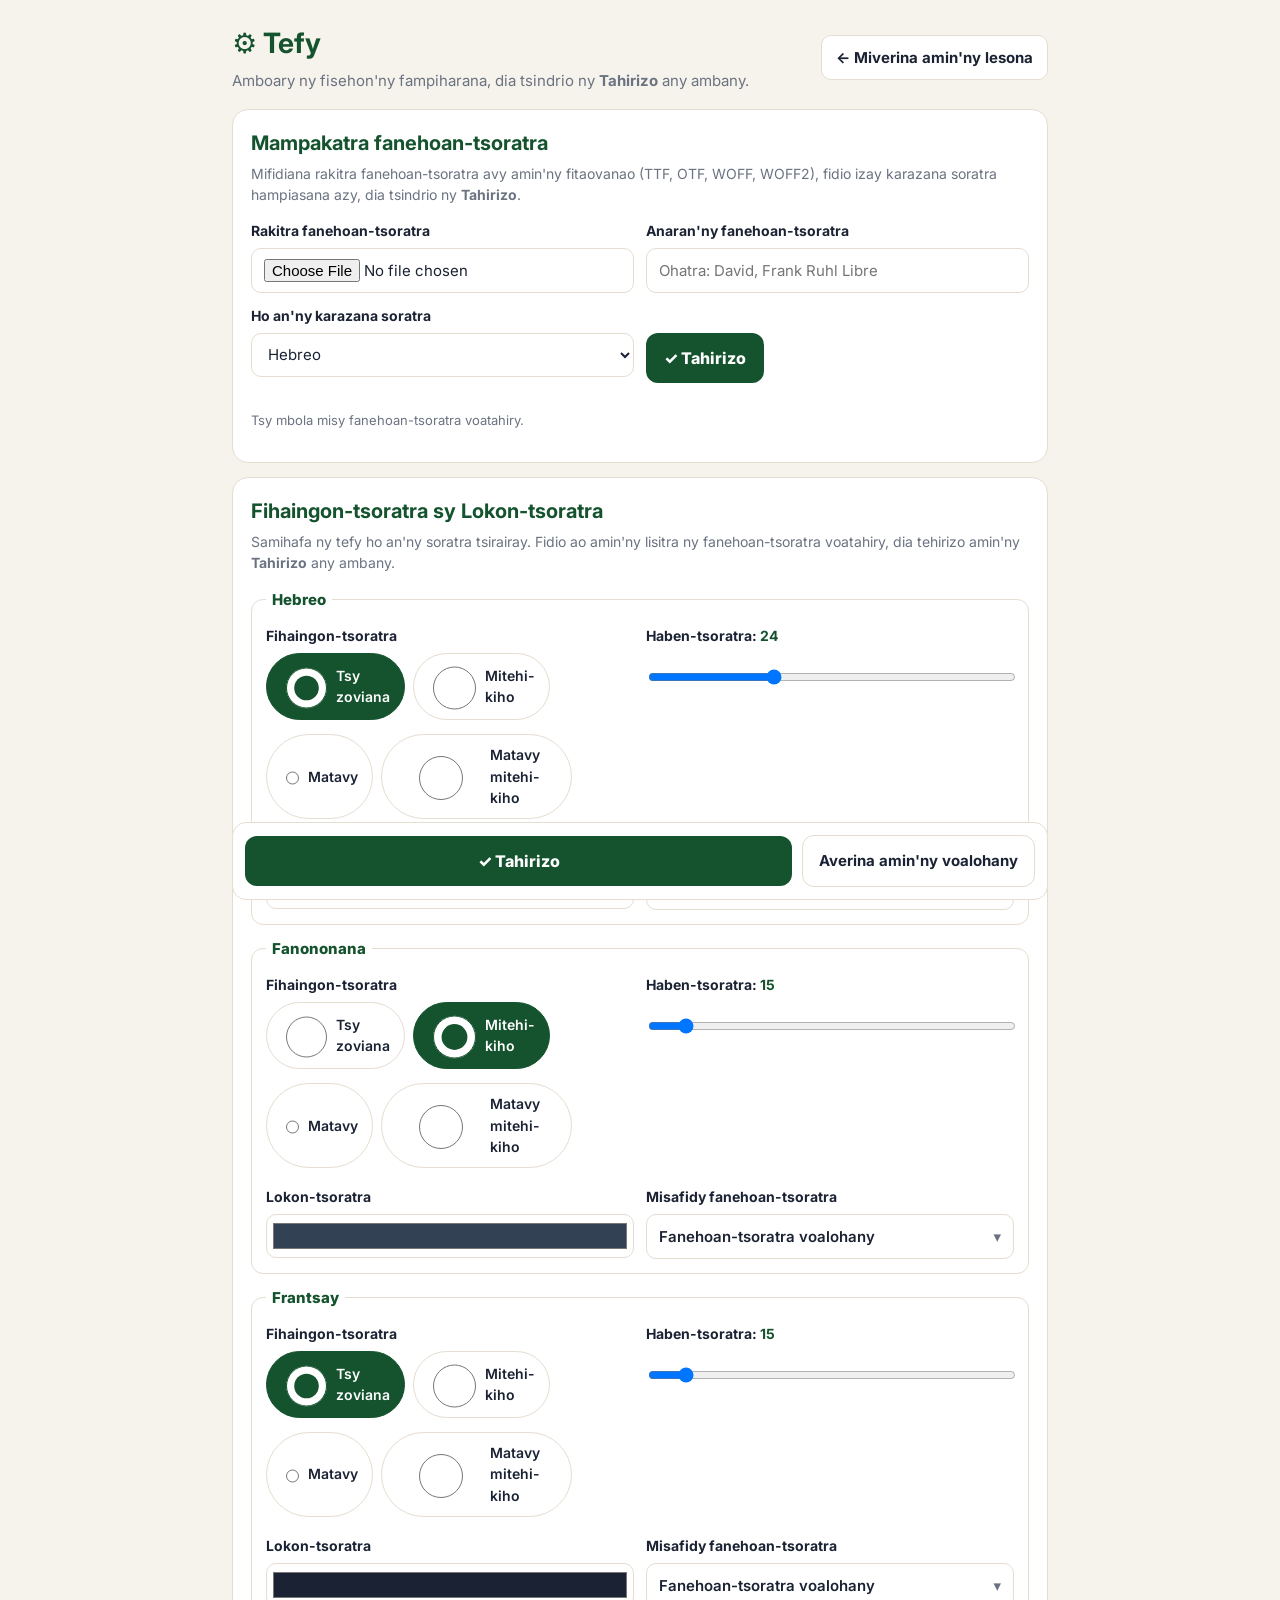
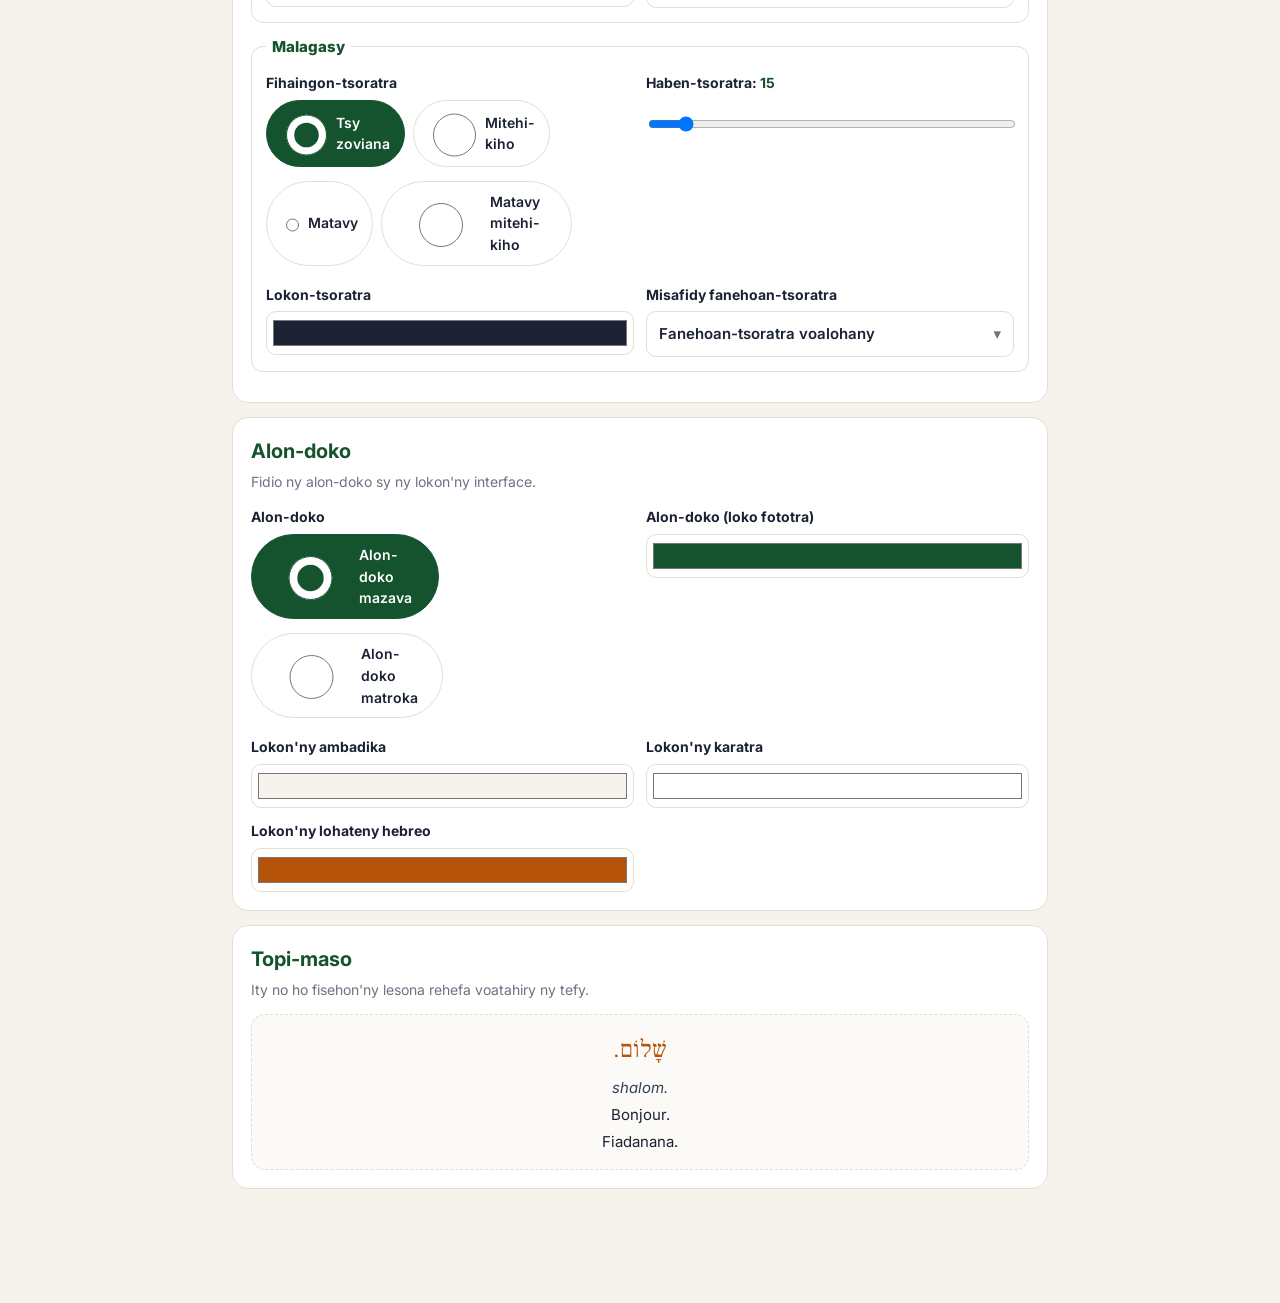
==== tefy.html @ bca2e2f9 "Add files via upload" ====
<!DOCTYPE html>
<html lang="mg"><head><meta charset="UTF-8"><meta name="viewport" content="width=device-width,initial-scale=1">
<title>Tefy — Lilmod Beveyt Hasefer A1</title>
<link rel="stylesheet" href="style.css">
<link rel="manifest" href="manifest.webmanifest">
<meta name="theme-color" content="#14532d">
<link rel="apple-touch-icon" href="icon-192.png">
<link rel="preconnect" href="https://fonts.googleapis.com">
<link href="https://fonts.googleapis.com/css2?family=Frank+Ruhl+Libre:wght@400;500;700&family=Inter:wght@400;500;600;700&display=swap" rel="stylesheet">
</head><body>
<main class="tefy-page"><div id="updateBanner" class="update-banner" hidden><span id="updateStatus">Mijery mise à jour…</span><button id="updateBtn" type="button">↻ Havaozy</button><button id="updateLaterBtn" type="button">Aoriana</button></div>
<div class="tefy-top"><div><h1>⚙ Tefy</h1><p>Amboary ny fisehon'ny fampiharana, dia tsindrio ny <b>Tahirizo</b> any ambany.</p></div><a class="back-link" href="index.html">← Miverina amin'ny lesona</a></div>

<section class="tefy-card"><h2>Mampakatra fanehoan-tsoratra</h2><p>Mifidiana rakitra fanehoan-tsoratra avy amin'ny fitaovanao (TTF, OTF, WOFF, WOFF2), fidio izay karazana soratra hampiasana azy, dia tsindrio ny <b>Tahirizo</b>.</p>
<div class="tefy-grid">
<div class="field"><label for="fontFile">Rakitra fanehoan-tsoratra</label><input id="fontFile" type="file" accept=".ttf,.otf,.woff,.woff2,font/ttf,font/otf"></div>
<div class="field"><label for="fontName">Anaran'ny fanehoan-tsoratra</label><input id="fontName" type="text" placeholder="Ohatra: David, Frank Ruhl Libre"></div>
<div class="field"><label for="fontKind">Ho an'ny karazana soratra</label><select id="fontKind"><option value="he">Hebreo</option><option value="pron">Fanononana</option><option value="fr">Frantsay</option><option value="mg">Malagasy</option><option value="all">Rehetra</option></select></div>
<div class="field"><label>&nbsp;</label><button id="saveFontBtn" class="btn-save" type="button">✓ Tahirizo</button></div>
</div><p class="note" id="fontStatus"></p>
<div id="fontLibrary" class="font-library"></div></section>

<section class="tefy-card"><h2>Fihaingon-tsoratra sy Lokon-tsoratra</h2><p>Samihafa ny tefy ho an'ny soratra tsirairay. Fidio ao amin'ny lisitra ny fanehoan-tsoratra voatahiry, dia tehirizo amin'ny <b>Tahirizo</b> any ambany.</p>
<div id="textSettings"></div></section>

<section class="tefy-card"><h2>Alon-doko</h2><p>Fidio ny alon-doko sy ny lokon'ny interface.</p>
<div class="tefy-grid">
<div class="field"><label>Alon-doko</label><div class="seg" role="radiogroup"><label><input type="radio" name="theme" value="light"> Alon-doko mazava</label><label><input type="radio" name="theme" value="dark"> Alon-doko matroka</label></div></div>
<div class="field"><label for="brandColor">Alon-doko (loko fototra)</label><input id="brandColor" type="color" value="#14532d"></div>
<div class="field"><label for="bgColor">Lokon'ny ambadika</label><input id="bgColor" type="color" value="#f6f3ec"></div>
<div class="field"><label for="cardColor">Lokon'ny karatra</label><input id="cardColor" type="color" value="#ffffff"></div>
<div class="field"><label for="accentColor">Lokon'ny lohateny hebreo</label><input id="accentColor" type="color" value="#b45309"></div>
</div></section>

<section class="tefy-card"><h2>Topi-maso</h2><p>Ity no ho fisehon'ny lesona rehefa voatahiry ny tefy.</p>
<div class="tefy-preview"><div class="pv-he">שָׁלוֹם.</div><div class="pv-pron">shalom.</div><div class="pv-fr">Bonjour.</div><div class="pv-mg">Fiadanana.</div></div></section>

<div class="tefy-actions"><button id="saveBtn" class="btn-save" type="button">✓ Tahirizo</button><button id="resetBtn" class="btn-reset" type="button">Averina amin'ny voalohany</button><span id="saveStatus" class="save-status" role="status"></span></div>
</main>
<script>
(function(){
var KEY='lilmod_settings', FONTKEY='lilmod_fonts';
var KINDS=[
 {id:'he', label:'Hebreo', sample:'שָׁלוֹם.', sampleClass:'he'},
 {id:'pron', label:'Fanononana', sample:'shalom.', sampleClass:''},
 {id:'fr', label:'Frantsay', sample:'Bonjour.', sampleClass:''},
 {id:'mg', label:'Malagasy', sample:'Fiadanana.', sampleClass:''}
];
var ALL=['he','pron','fr','mg'];
var DEFAULTS={theme:'light',brand:'#14532d',bg:'#f6f3ec',card:'#ffffff',accent:'#b45309',
 he:{style:'normal',weight:'400',size:24,color:'#b45309',font:''}, pron:{style:'italic',weight:'400',size:15,color:'#334155',font:''},
 fr:{style:'normal',weight:'400',size:15,color:'#1a2233',font:''}, mg:{style:'normal',weight:'400',size:15,color:'#1a2233',font:''}};
function loadSettings(){try{var s=JSON.parse(localStorage.getItem(KEY)||'null');if(!s)return JSON.parse(JSON.stringify(DEFAULTS));var out=JSON.parse(JSON.stringify(DEFAULTS));Object.assign(out,s);KINDS.forEach(function(k){out[k.id]=Object.assign({},DEFAULTS[k.id],s[k.id]||{});});return out;}catch(e){return JSON.parse(JSON.stringify(DEFAULTS));}}
function loadFonts(){try{var f=JSON.parse(localStorage.getItem(FONTKEY)||'[]');return Array.isArray(f)?f:[];}catch(e){return [];}}
function saveFonts(f){localStorage.setItem(FONTKEY,JSON.stringify(f));}
var S=loadSettings(), FONTS=loadFonts();
var pendingFont=null; // {name, data} avy amin'ny rakitra, miandry ny Tahirizo ao amin'ny Mampakatra
function styleParts(v){if(v==='bold')return{style:'normal',weight:'700'};if(v==='italic')return{style:'italic',weight:'400'};if(v==='bolditalic')return{style:'italic',weight:'700'};return{style:'normal',weight:'400'};}
function currentStyle(v){if(v.style==='italic'&&v.weight==='700')return'bolditalic';if(v.weight==='700')return'bold';if(v.style==='italic')return'italic';return'normal';}
function registerFont(name,data){if(!name||!data)return;try{var ff=new FontFace(name,data);ff.load().then(function(l){document.fonts.add(l);}).catch(function(){});}catch(e){}}
FONTS.forEach(function(f){registerFont(f.name,f.data);});
function fontsFor(kind){return FONTS.filter(function(f){return f.kinds.indexOf(kind)>=0||f.kinds.indexOf('all')>=0;});}
function escHtml(s){return String(s||'').replace(/&/g,'&amp;').replace(/</g,'&lt;').replace(/>/g,'&gt;').replace(/"/g,'&quot;');}
function applyPreview(){
 var r=document.documentElement.style;
 r.setProperty('--brand',S.brand); r.setProperty('--bg',S.bg); r.setProperty('--card',S.card);
 r.setProperty('--he-color',S.he.color); r.setProperty('--pron-color',S.pron.color); r.setProperty('--fr-color',S.fr.color); r.setProperty('--mg-color',S.mg.color);
 r.setProperty('--he-size',S.he.size+'px'); r.setProperty('--pron-size',S.pron.size+'px'); r.setProperty('--fr-size',S.fr.size+'px'); r.setProperty('--mg-size',S.mg.size+'px');
 KINDS.forEach(function(k){var p=styleParts(currentStyle(S[k.id])); r.setProperty('--'+k.id+'-style',p.style); r.setProperty('--'+k.id+'-weight',p.weight);
  var fam=S[k.id].font||''; if(fam) r.setProperty('--font-'+(k.id==='he'?'hebrew':k.id), "'"+fam+"', serif");});
 document.body.classList.toggle('dark', S.theme==='dark');
}
/* --- Lisitra: fanehoan-tsoratra voatahiry isaky ny karazana --- */
function renderLibrary(){
 var box=document.getElementById('fontLibrary');
 var names=[]; FONTS.forEach(function(f){ if(names.indexOf(f.name)<0) names.push(f.name); });
 if(!names.length){box.innerHTML='<p class="note">Tsy mbola misy fanehoan-tsoratra voatahiry.</p>';return;}
 box.innerHTML='<ul class="font-names">'+names.map(function(n){return '<li><span>'+escHtml(n)+'</span><button class="btn-del" type="button" data-del="'+escHtml(n)+'" aria-label="Fafao '+escHtml(n)+'">×</button></li>';}).join('')+'</ul>';
 box.querySelectorAll('[data-del]').forEach(function(b){b.addEventListener('click',function(){
  var name=b.getAttribute('data-del');
  FONTS=FONTS.filter(function(f){return f.name!==name;});
  saveFonts(FONTS); renderLibrary(); renderFontLists();
  document.getElementById('fontStatus').textContent='Voafafa ny fanehoan-tsoratra: '+name+'.';
 });});
}
/* --- Lisitra azo safidiana ao amin'ny tefy isaky ny karazana --- */
function renderFontLists(){
 KINDS.forEach(function(k){
  var holder=document.getElementById('fontpicker-'+k.id); if(!holder)return;
  var list=fontsFor(k.id);
  var current=S[k.id].font||'';
  var currentLabel=current?current:'Fanehoan-tsoratra voalohany';
  holder.innerHTML='<button type="button" class="font-picker-btn" aria-haspopup="true" aria-expanded="false"><span class="font-picker-name">'+escHtml(currentLabel)+'</span><span class="font-picker-arrow" aria-hidden="true">▾</span></button>'
   +'<div class="font-popup" hidden><button type="button" class="font-popup-item" data-font=""><span>Fanehoan-tsoratra voalohany</span>'+(current===''?' <b>✓</b>':'')+'</button>'
   + list.map(function(f){return '<button type="button" class="font-popup-item" data-font="'+escHtml(f.name)+'"><span>'+escHtml(f.name)+'</span>'+(current===f.name?' <b>✓</b>':'')+'</button>';}).join('')
   +(list.length?'':'<p class="note" style="padding:8px 10px">Tsy mbola misy fanehoan-tsoratra voatahiry ho an\'ity karazana ity.</p>')
   +'</div>';
  var btn=holder.querySelector('.font-picker-btn'), popup=holder.querySelector('.font-popup');
  function closeOthers(){ document.querySelectorAll('.font-popup').forEach(function(p){ if(p!==popup){p.hidden=true;} }); document.querySelectorAll('.font-picker-btn').forEach(function(b){ if(b!==btn){b.setAttribute('aria-expanded','false');} }); }
  btn.addEventListener('click',function(e){ e.stopPropagation(); var open=popup.hidden; closeOthers(); popup.hidden=!open; btn.setAttribute('aria-expanded', open?'true':'false'); });
  popup.querySelectorAll('.font-popup-item').forEach(function(item){ item.addEventListener('click',function(){ S[k.id].font=item.getAttribute('data-font'); popup.hidden=true; btn.setAttribute('aria-expanded','false'); applyPreview(); renderFontLists(); }); });
 });
}
document.addEventListener('click',function(e){ if(!e.target.closest('.font-picker')){ document.querySelectorAll('.font-popup').forEach(function(p){p.hidden=true;}); document.querySelectorAll('.font-picker-btn').forEach(function(b){b.setAttribute('aria-expanded','false');}); }});
document.addEventListener('keydown',function(e){ if(e.key==='Escape'){ document.querySelectorAll('.font-popup').forEach(function(p){p.hidden=true;}); document.querySelectorAll('.font-picker-btn').forEach(function(b){b.setAttribute('aria-expanded','false');}); }});
var box=document.getElementById('textSettings');
box.innerHTML=KINDS.map(function(k){return '<fieldset style="border:1px solid var(--line);border-radius:12px;padding:14px;margin:0 0 12px"><legend style="font-weight:800;color:var(--brand);padding:0 6px">'+k.label+'</legend>'
 +'<div class="tefy-grid">'
 +'<div class="field"><label>Fihaingon-tsoratra</label><div class="seg"><label><input type="radio" name="style-'+k.id+'" value="normal"> Tsy zoviana</label><label><input type="radio" name="style-'+k.id+'" value="italic"> Mitehi-kiho</label><label><input type="radio" name="style-'+k.id+'" value="bold"> Matavy</label><label><input type="radio" name="style-'+k.id+'" value="bolditalic"> Matavy mitehi-kiho</label></div></div>'
 +'<div class="field"><label>Haben-tsoratra: <span class="range-val" id="sizeVal-'+k.id+'">'+S[k.id].size+'</span></label><input type="range" id="size-'+k.id+'" min="12" max="48" step="1" value="'+S[k.id].size+'"></div>'
 +'<div class="field"><label>Lokon-tsoratra</label><input type="color" id="color-'+k.id+'" value="'+S[k.id].color+'"></div>'
 +'<div class="field"><label>Misafidy fanehoan-tsoratra</label><div class="font-picker" id="fontpicker-'+k.id+'"></div></div>'
 +'</div></fieldset>';}).join('');
KINDS.forEach(function(k){
 document.querySelector('input[name="style-'+k.id+'"][value="'+currentStyle(S[k.id])+'"]').checked=true;
 var _sizeEl=document.getElementById('size-'+k.id); function _onSize(e){S[k.id].size=+e.target.value;document.getElementById('sizeVal-'+k.id).textContent=S[k.id].size;applyPreview();}
 _sizeEl.addEventListener('input',_onSize); _sizeEl.addEventListener('change',_onSize);
 var _colEl=document.getElementById('color-'+k.id); function _onCol(e){S[k.id].color=e.target.value;applyPreview();}
 _colEl.addEventListener('input',_onCol); _colEl.addEventListener('change',_onCol);
 document.querySelectorAll('input[name="style-'+k.id+'"]').forEach(function(r){r.addEventListener('change',function(){var p=styleParts(r.value);S[k.id].style=p.style;S[k.id].weight=p.weight;applyPreview();});});
});
document.querySelector('input[name="theme"][value="'+S.theme+'"]').checked=true;
document.getElementById('brandColor').value=S.brand;
document.getElementById('bgColor').value=S.bg;
document.getElementById('cardColor').value=S.card;
document.getElementById('accentColor').value=S.accent;
document.querySelectorAll('input[name="theme"]').forEach(function(r){r.addEventListener('change',function(){S.theme=r.value;applyPreview();});});
['brandColor','bgColor','cardColor','accentColor'].forEach(function(id){var el=document.getElementById(id);function _on(e){var key={brandColor:'brand',bgColor:'bg',cardColor:'card',accentColor:'accent'}[id];S[key]=e.target.value;if(key==='accent')S.he.color=e.target.value;applyPreview();} el.addEventListener('input',_on); el.addEventListener('change',_on);});
/* --- Mampakatra + Tahirizo avy hatrany --- */
document.getElementById('fontFile').addEventListener('change',function(e){
 var f=e.target.files[0]; if(!f)return;
 var name=(document.getElementById('fontName').value.trim()||f.name.replace(/\.[^.]+$/,''));
 var rd=new FileReader();
 rd.onload=function(){ pendingFont={name:name,data:rd.result}; document.getElementById('fontName').value=name; document.getElementById('fontStatus').textContent='Vonona ny fanehoan-tsoratra: '+name+'. Tsindrio ny Tahirizo.'; };
 rd.readAsDataURL(f);
});
document.getElementById('fontName').addEventListener('input',function(e){ if(pendingFont) pendingFont.name=e.target.value.trim(); });
document.getElementById('saveFontBtn').addEventListener('click',function(){
 var name=(document.getElementById('fontName').value.trim()||(pendingFont&&pendingFont.name)||'');
 var kind=document.getElementById('fontKind').value;
 var status=document.getElementById('fontStatus');
 if(!name){ status.textContent='Soraty aloha ny anaran\'ny fanehoan-tsoratra, na fidio rakitra iray.'; return; }
 if(pendingFont && pendingFont.name===name){
  // Rakitra vaovao: tehirizina miaraka amin'ny angona
  var kinds = kind==='all'?['all']:[kind];
  var existing=FONTS.find(function(f){return f.name===name;});
  if(existing){ existing.data=pendingFont.data; if(kinds.indexOf('all')>=0) existing.kinds=['all']; else kinds.forEach(function(kx){if(existing.kinds.indexOf(kx)<0)existing.kinds.push(kx);}); }
  else FONTS.push({name:name,data:pendingFont.data,kinds:kinds});
  registerFont(name,pendingFont.data);
  try{ saveFonts(FONTS); }catch(e){ status.textContent='Tsy voatahiry ilay fanehoan-tsoratra (lehibe loatra ny rakitra). Andramo rakitra kely kokoa.'; return; }
  pendingFont=null; document.getElementById('fontFile').value='';
  status.textContent='✓ Voatahiry ny fanehoan-tsoratra: '+name+'.';
  renderLibrary(); renderFontLists(); return;
 }
 // Anarana fotsiny (fanehoan-tsoratra efa ao amin'ny fitaovana / Google Fonts): tehirizina ny anarana
 var kinds2 = kind==='all'?['all']:[kind];
 var ex=FONTS.find(function(f){return f.name===name;});
 if(ex){ if(kinds2.indexOf('all')>=0) ex.kinds=['all']; else kinds2.forEach(function(kx){if(ex.kinds.indexOf(kx)<0)ex.kinds.push(kx);}); }
 else FONTS.push({name:name,data:'',kinds:kinds2});
 try{ saveFonts(FONTS); }catch(e){ status.textContent='Tsy voatahiry. Andramo indray.'; return; }
 status.textContent='✓ Voatahiry ny fanehoan-tsoratra: '+name+'.';
 renderLibrary(); renderFontLists();
});
/* --- Tahirizo farany ambany: mitahiry ny safidy rehetra --- */
document.getElementById('saveBtn').addEventListener('click',function(){
 try{ localStorage.setItem(KEY,JSON.stringify(S)); if(S.he&&S.he.size) localStorage.setItem('lilmod_fontsize',String(S.he.size)); document.getElementById('saveStatus').textContent='✓ Voatahiry — miverena amin\'ny lesona hijerena azy'; }
 catch(e){ document.getElementById('saveStatus').textContent='Tsy voatahiry. Andramo indray.'; }
});
document.getElementById('resetBtn').addEventListener('click',function(){
 localStorage.removeItem(KEY); localStorage.removeItem(FONTKEY); localStorage.removeItem('lilmod_fontsize'); location.reload();
});
renderLibrary(); renderFontLists(); applyPreview();
})();
</script>
<script src="pwa.js"></script></body></html>
---- style.css ----
/* ===== Lilmod A1 — CSS madio ===== */
:root{--bg:#f6f3ec;--ink:#1a2233;--muted:#6b7280;--brand:#14532d;--accent:#b45309;--line:#e5ddd0;--card:#ffffff;--soft:#fbfaf7;--warn:#fffbe6;--hebrew-size:24px;--base-size:15px;--radius:16px;--font-general:Inter,system-ui,sans-serif;--font-hebrew:'Frank Ruhl Libre','Ezra SIL',serif;--he-color:#b45309;--pron-color:#334155;--fr-color:#1a2233;--mg-color:#1a2233;--he-style:normal;--he-weight:400;--pron-style:italic;--pron-weight:400;--fr-style:normal;--fr-weight:400;--mg-style:normal;--mg-weight:400;--he-size:24px;--pron-size:15px;--fr-size:15px;--mg-size:15px;--font-pron:Inter,system-ui,sans-serif;--font-fr:Inter,system-ui,sans-serif;--font-mg:Inter,system-ui,sans-serif}
*{box-sizing:border-box}
html{-webkit-text-size-adjust:100%}
body{margin:0;font-family:var(--font-general);background:var(--bg);color:var(--ink);font-size:var(--base-size);line-height:1.55}
button,input,select{font:inherit}
button{cursor:pointer}
a{color:var(--brand)}
.sr-only{position:absolute;width:1px;height:1px;overflow:hidden;clip:rect(0,0,0,0);white-space:nowrap}
.menu-btn{display:none}
.drawer-overlay{display:none}
.topbar{display:flex;justify-content:space-between;align-items:center;gap:10px;padding:14px 20px;background:var(--card);border-bottom:2px solid var(--brand);position:sticky;top:0;z-index:20;flex-wrap:wrap}
.brand{display:flex;gap:12px;align-items:center;min-width:0;flex:1 1 auto}
.logo{font-family:var(--font-hebrew);font-size:30px;color:var(--brand);background:#eef7f0;padding:4px 12px;border-radius:10px;flex:none}
.brand h1{margin:0;font-size:22px;color:var(--brand);line-height:1.2}
.brand p{margin:2px 0 0;color:var(--muted);font-size:13px}
.controls{display:flex;gap:8px;align-items:center;flex-wrap:wrap;flex:1 1 480px;justify-content:flex-end}
.controls input{padding:10px 12px;border:1px solid var(--line);border-radius:10px;min-width:240px;flex:1 1 240px;background:var(--card);color:inherit}
.controls input:focus,.controls select:focus,.controls button:focus-visible,.tab:focus-visible,.lesson-item:focus-visible,.result-card:focus-visible{outline:3px solid rgba(20,83,45,.35);outline-offset:1px}
.controls select,.controls button{padding:10px 12px;border-radius:10px;border:1px solid var(--line);background:var(--card);color:inherit;min-height:42px}
.controls button:hover,.controls select:hover{border-color:var(--brand)}
.settings-link{display:inline-flex;align-items:center;gap:6px;padding:10px 14px;border-radius:10px;border:1px solid var(--line);background:var(--brand);color:#fff;text-decoration:none;font-weight:700;min-height:42px}
.settings-link:hover{background:#0f3d22}
.layout{display:grid;grid-template-columns:320px minmax(0,1fr);min-height:calc(100vh - 78px);align-items:start}
#sidebar{background:var(--card);border-right:1px solid var(--line);padding:14px;overflow:auto;max-height:calc(100vh - 78px);position:sticky;top:78px}
.side-head{position:sticky;top:-15px;background:var(--card);padding-bottom:10px;z-index:1}
#count{font-weight:700}
.progress{height:8px;background:#eee;border-radius:20px;overflow:hidden;margin-top:6px}
#bar{height:100%;width:0;background:var(--brand);transition:width .3s}
.hint,.tip,.muted{color:var(--muted);font-size:13px}
.lesson-item{width:100%;text-align:left;display:flex;gap:10px;align-items:center;padding:10px;border:0;border-radius:10px;background:transparent;color:inherit}
.lesson-item:hover{background:#eef7f0}
.lesson-item.active{background:var(--brand);color:#fff}
.lesson-item .num{font-weight:700;min-width:32px;flex:none}
#main{padding:22px;max-width:1080px;width:100%;margin:0 auto;min-width:0}
.welcome{background:var(--card);border-radius:var(--radius);padding:22px;border:1px solid var(--line)}
.welcome h2{margin:0 0 8px;color:var(--brand)}
.cards{display:grid;grid-template-columns:1fr 1fr;gap:12px;margin:16px 0}
.card{border:1px solid var(--line);border-radius:12px;padding:14px;background:var(--soft)}
.card b{display:block;color:var(--brand)}
.card span{color:var(--muted);font-size:13px}
.toggles{display:flex;gap:12px;flex-wrap:wrap;align-items:center;background:var(--warn);padding:12px;border-radius:12px}
.toggles label{cursor:pointer}
.toggles button{padding:8px 12px;border-radius:999px;border:1px solid var(--line);background:#fff;cursor:pointer}
.lesson-head{display:flex;justify-content:space-between;gap:12px;flex-wrap:wrap;align-items:end}
.lesson-head h2{margin:0;font-size:28px;color:var(--brand)}
.lesson-head .he-title{font-family:var(--font-hebrew);font-size:30px;color:var(--he-color);direction:rtl;font-style:var(--he-style);font-weight:var(--he-weight)}
.lesson-head .sub{color:var(--muted);margin:4px 0 0}
.tabs{display:flex;gap:8px;margin:16px 0;flex-wrap:wrap}
.tab{padding:10px 16px;border-radius:999px;border:1px solid var(--line);background:var(--card);font-weight:600;color:inherit}
.tab.active{background:var(--brand);color:#fff;border-color:var(--brand)}
.page{background:var(--card);border:1px solid var(--line);border-radius:var(--radius);padding:22px;overflow-x:auto}
.page h3{color:var(--brand);margin:0 0 12px}
table{width:100%;border-collapse:collapse}
th{background:var(--brand);color:#fff;text-align:left;padding:10px}
td{padding:10px;border-bottom:1px solid var(--line);vertical-align:middle}
td.he-cell{font-family:var(--font-hebrew);font-size:var(--he-size);direction:rtl;text-align:right;white-space:nowrap;line-height:1.6;color:var(--he-color);font-style:var(--he-style);font-weight:var(--he-weight)}
td.pron{font-family:var(--font-pron);font-size:var(--pron-size);font-style:var(--pron-style);font-weight:var(--pron-weight);color:var(--pron-color)}
td.col-fr{font-family:var(--font-fr);font-size:var(--fr-size);font-style:var(--fr-style);font-weight:var(--fr-weight);color:var(--fr-color)}
td.col-mg{font-family:var(--font-mg);font-size:var(--mg-size);font-style:var(--mg-style);font-weight:var(--mg-weight);color:var(--mg-color)}
tr:hover td{background:var(--soft)}
.check{display:flex;gap:16px;flex-wrap:wrap;margin-top:18px;background:var(--warn);padding:14px;border-radius:12px;align-items:center}
.nav{display:flex;justify-content:space-between;margin-top:18px;gap:12px}
.nav button{padding:11px 18px;border-radius:999px;border:1px solid var(--line);background:var(--card);font-weight:600;color:inherit}
.search-results{display:flex;flex-direction:column;gap:12px}
.search-results[hidden]{display:none!important}
.search-results-head{background:var(--card);border:1px solid var(--line);border-radius:14px;padding:14px 16px}
.search-results-head h2{margin:0 0 4px;color:var(--brand);font-size:22px}
.search-results-head p{margin:0;color:var(--muted);font-size:14px}
.result-card{background:var(--card);border:1px solid var(--line);border-radius:16px;padding:16px;text-align:center;width:100%}
.result-card:hover{border-color:var(--brand);box-shadow:0 4px 18px rgba(20,83,45,.12)}
.result-card .rc-he{font-family:var(--font-hebrew);font-size:var(--he-size);direction:rtl;color:var(--he-color);line-height:1.6;font-style:var(--he-style);font-weight:var(--he-weight)}
.result-card .rc-pron{font-family:var(--font-pron);font-size:var(--pron-size);font-style:var(--pron-style);font-weight:var(--pron-weight);color:var(--pron-color);margin-top:6px}
.result-card .rc-fr{font-family:var(--font-fr);font-size:var(--fr-size);font-style:var(--fr-style);font-weight:var(--fr-weight);color:var(--fr-color);margin-top:4px}
.result-card .rc-mg{font-family:var(--font-mg);font-size:var(--mg-size);font-style:var(--mg-style);font-weight:var(--mg-weight);color:var(--mg-color);margin-top:4px}
.result-card .rc-meta{margin-top:10px;font-size:13px;color:var(--muted)}
body.dark{--bg:#111827;--ink:#f3f4f6;--muted:#9ca3af;--line:#374151;--card:#1f2937;--soft:#111827;--warn:#1f2937}
.dark .controls input,.dark .controls button,.dark .controls select,.dark .tab,.dark .nav button,.dark .toggles button{background:#1f2937;color:#f3f4f6}
.dark .lesson-item:hover{background:#374151}
body.hide-he .he-col{display:none}
body.hide-trad .fr-col,body.hide-trad .mg-col{display:none}
.tefy-page{max-width:860px;margin:0 auto;padding:22px}
.tefy-top{display:flex;justify-content:space-between;align-items:center;gap:12px;flex-wrap:wrap;margin-bottom:16px}
.tefy-top h1{margin:0;color:var(--brand);font-size:28px}
.tefy-top p{margin:4px 0 0;color:var(--muted)}
.back-link{display:inline-flex;align-items:center;gap:6px;padding:10px 14px;border-radius:10px;border:1px solid var(--line);background:var(--card);color:inherit;text-decoration:none;font-weight:700}
.tefy-card{background:var(--card);border:1px solid var(--line);border-radius:16px;padding:18px;margin-bottom:14px}
.tefy-card h2{margin:0 0 4px;color:var(--brand);font-size:20px}
.tefy-card>p{margin:0 0 14px;color:var(--muted);font-size:14px}
.tefy-grid{display:grid;grid-template-columns:1fr 1fr;gap:12px}
.field label{display:block;font-weight:700;margin-bottom:6px;font-size:14px}
.field input,.field select{width:100%;padding:10px 12px;border:1px solid var(--line);border-radius:10px;background:var(--card);color:inherit;min-height:44px}
.field input[type=color]{padding:4px;height:44px;cursor:pointer}
.field input[type=range]{padding:0}
.field .range-val{font-weight:700;color:var(--brand)}
.seg{display:flex;gap:8px;flex-wrap:wrap}
.seg label{display:inline-flex;align-items:center;gap:6px;padding:9px 14px;border:1px solid var(--line);border-radius:999px;background:var(--card);cursor:pointer;font-weight:600}
.seg label:has(input:checked){background:var(--brand);color:#fff;border-color:var(--brand)}
.seg input{accent-color:var(--brand)}
.tefy-preview{border:1px dashed var(--line);border-radius:14px;padding:16px;text-align:center;background:var(--soft)}
.tefy-preview .pv-he{font-family:var(--font-hebrew);font-size:var(--he-size);direction:rtl;color:var(--he-color);font-style:var(--he-style);font-weight:var(--he-weight);line-height:1.6}
.tefy-preview .pv-pron{font-family:var(--font-pron);font-size:var(--pron-size);font-style:var(--pron-style);font-weight:var(--pron-weight);color:var(--pron-color);margin-top:6px}
.tefy-preview .pv-fr{font-family:var(--font-fr);font-size:var(--fr-size);font-style:var(--fr-style);font-weight:var(--fr-weight);color:var(--fr-color);margin-top:4px}
.tefy-preview .pv-mg{font-family:var(--font-mg);font-size:var(--mg-size);font-style:var(--mg-style);font-weight:var(--mg-weight);color:var(--mg-color);margin-top:4px}
.tefy-actions{position:sticky;bottom:0;display:flex;gap:10px;flex-wrap:wrap;align-items:center;background:var(--card);border:1px solid var(--line);border-radius:14px;padding:12px;margin-top:8px}
.btn-save{flex:1 1 200px;padding:13px 18px;border:0;border-radius:12px;background:var(--brand);color:#fff;font-weight:800;font-size:16px}
.btn-reset{padding:13px 16px;border-radius:12px;border:1px solid var(--line);background:var(--card);color:inherit;font-weight:700}
.save-status{font-weight:700;color:var(--brand);min-height:22px}
.save-status:empty{display:none}
.note{color:var(--muted);font-size:13px}
/* ===== MENU / TIROIR — miankina amin'ny class is-mobile ===== */
body.is-mobile .menu-btn{display:inline-flex;align-items:center;justify-content:center;padding:10px 13px;border-radius:10px;border:1px solid var(--line);background:var(--card);color:inherit;font-weight:700;font-size:19px;flex:none;min-height:44px;min-width:44px}
body.is-mobile.drawer-open .menu-btn{background:var(--brand);color:#fff;border-color:var(--brand)}
body.is-mobile .layout{display:block;min-height:0}
body.is-mobile #sidebar{position:fixed;top:0;left:0;bottom:0;width:min(86vw,340px);max-height:none;z-index:60;transform:translateX(-105%);transition:transform .25s ease;box-shadow:0 0 30px rgba(0,0,0,.3);visibility:hidden}
body.is-mobile.drawer-open #sidebar{transform:translateX(0);visibility:visible}
body.is-mobile.drawer-open .drawer-overlay{display:block;position:fixed;inset:0;background:rgba(0,0,0,.45);z-index:55}
body.is-mobile.drawer-open{overflow:hidden}

@media (max-width:820px){

.topbar{position:sticky;top:0;z-index:30}
.brand{flex:1 1 auto}
.brand h1{font-size:18px}.brand p{font-size:11px}.logo{font-size:24px;padding:2px 8px}
.controls{flex:1 1 100%;justify-content:stretch}
.controls input{flex:1 1 100%;min-width:0;order:-1;font-size:16px;padding:11px 12px}
.controls button,.controls select,.settings-link{flex:1 1 auto;min-height:44px;font-size:14px}
#main{padding:12px}
.lesson-head{text-align:center;justify-content:center;align-items:center}
.lesson-head>div{width:100%}
.lesson-head h2{font-size:22px}
.lesson-head .he-title{font-size:24px}
.tabs{flex-wrap:nowrap;overflow-x:auto;padding-bottom:4px;-webkit-overflow-scrolling:touch}
.tab{white-space:nowrap;padding:9px 13px;font-size:14px;flex:none}
.page{padding:12px;overflow-x:hidden}
.cards{grid-template-columns:1fr 1fr;gap:8px}
.card{padding:10px;font-size:14px}
.toggles{gap:8px;font-size:14px}
.page table,.page thead,.page tbody,.page th,.page td,.page tr{display:block;width:100%}
.page thead{display:none!important}
.page table{border:0}
.page tbody tr{border:1px solid var(--line);border-radius:16px;margin-bottom:12px;padding:14px 12px;background:var(--card);display:flex;flex-direction:column;align-items:center;justify-content:center;text-align:center;gap:2px}
.page tbody tr:hover td{background:transparent}
.page tbody td{border:0;padding:4px 0;text-align:center!important;display:flex;flex-direction:column;align-items:center;justify-content:center}
.page tbody td::before{display:none!important;content:none!important}
.page td.he-cell{white-space:normal;font-size:var(--he-size);text-align:center!important}
.page td.pron{font-size:var(--pron-size)}
.check{flex-direction:column;gap:8px;align-items:stretch}
.nav{position:sticky;bottom:0;background:var(--bg);padding:10px 0;gap:10px;z-index:5}
.nav button{flex:1;padding:12px}
.lesson-item{padding:12px 10px;font-size:15px}
.search-results{gap:10px}
.result-card{padding:16px 12px}
.tefy-page{padding:12px}
.tefy-grid{grid-template-columns:1fr}
.tefy-actions{position:sticky;bottom:0;bottom:env(safe-area-inset-bottom);z-index:50;box-shadow:0 -4px 18px rgba(0,0,0,.12)}
.btn-save{flex:1 1 100%}

}

/* Fomba finday an-tery amin'ny solosaina */
body.mobile-view .topbar{position:sticky;top:0;z-index:30}
body.mobile-view .brand{flex:1 1 auto}
body.mobile-view .brand h1{font-size:18px}.brand p{font-size:11px}.logo{font-size:24px;padding:2px 8px}
body.mobile-view .controls{flex:1 1 100%;justify-content:stretch}
body.mobile-view .controls input{flex:1 1 100%;min-width:0;order:-1;font-size:16px;padding:11px 12px}
body.mobile-view .controls button, body.mobile-view .controls select, body.mobile-view .settings-link{flex:1 1 auto;min-height:44px;font-size:14px}
body.mobile-view #main{padding:12px}
body.mobile-view .lesson-head{text-align:center;justify-content:center;align-items:center}
body.mobile-view .lesson-head>div{width:100%}
body.mobile-view .lesson-head h2{font-size:22px}
body.mobile-view .lesson-head .he-title{font-size:24px}
body.mobile-view .tabs{flex-wrap:nowrap;overflow-x:auto;padding-bottom:4px;-webkit-overflow-scrolling:touch}
body.mobile-view .tab{white-space:nowrap;padding:9px 13px;font-size:14px;flex:none}
body.mobile-view .page{padding:12px;overflow-x:hidden}
body.mobile-view .cards{grid-template-columns:1fr 1fr;gap:8px}
body.mobile-view .card{padding:10px;font-size:14px}
body.mobile-view .toggles{gap:8px;font-size:14px}
body.mobile-view .page table, body.mobile-view .page thead, body.mobile-view .page tbody, body.mobile-view .page th, body.mobile-view .page td, body.mobile-view .page tr{display:block;width:100%}
body.mobile-view .page thead{display:none!important}
body.mobile-view .page table{border:0}
body.mobile-view .page tbody tr{border:1px solid var(--line);border-radius:16px;margin-bottom:12px;padding:14px 12px;background:var(--card);display:flex;flex-direction:column;align-items:center;justify-content:center;text-align:center;gap:2px}
body.mobile-view .page tbody tr:hover td{background:transparent}
body.mobile-view .page tbody td{border:0;padding:4px 0;text-align:center!important;display:flex;flex-direction:column;align-items:center;justify-content:center}
body.mobile-view .page tbody td::before{display:none!important;content:none!important}
body.mobile-view .page td.he-cell{white-space:normal;font-size:var(--he-size);text-align:center!important}
body.mobile-view .page td.pron{font-size:var(--pron-size)}
body.mobile-view .check{flex-direction:column;gap:8px;align-items:stretch}
body.mobile-view .nav{position:sticky;bottom:0;background:var(--bg);padding:10px 0;gap:10px;z-index:5}
body.mobile-view .nav button{flex:1;padding:12px}
body.mobile-view .lesson-item{padding:12px 10px;font-size:15px}
body.mobile-view .search-results{gap:10px}
body.mobile-view .result-card{padding:16px 12px}
body.mobile-view .tefy-page{padding:12px}
body.mobile-view .tefy-grid{grid-template-columns:1fr}
body.mobile-view .tefy-actions{position:sticky;bottom:0;bottom:env(safe-area-inset-bottom);z-index:50;box-shadow:0 -4px 18px rgba(0,0,0,.12)}
body.mobile-view .btn-save{flex:1 1 100%}

@media (max-width:420px){
  .cards{grid-template-columns:1fr}
  .brand p{display:none}
  body.mobile-view .cards{grid-template-columns:1fr}
  body.mobile-view .brand p{display:none}
}
@media print{.topbar,.menu-btn,.layout aside,.tabs,.nav,.controls,.toggles{display:none!important}.layout{display:block}#main{max-width:none}.page{border:0}}

/* Lisitry ny fanehoan-tsoratra voatahiry */
.font-list{display:flex;flex-direction:column;gap:8px;margin-top:4px}
.font-list label{display:flex;align-items:center;gap:10px;padding:10px 12px;border:1px solid var(--line);border-radius:12px;background:var(--card);cursor:pointer;font-weight:600}
.font-list label:has(input:checked){border-color:var(--brand);background:#eef7f0;box-shadow:0 0 0 1px var(--brand) inset}
.dark .font-list label:has(input:checked){background:#1f2937}
.font-list input{accent-color:var(--brand);flex:none}
.font-list .font-sample{font-size:18px}
.font-list .font-sample.he{font-size:22px;direction:rtl}
.font-library{display:flex;flex-direction:column;gap:10px;margin-top:14px}
.font-lib-group{border:1px solid var(--line);border-radius:12px;padding:12px;background:var(--soft)}
.font-lib-group h3{margin:0 0 8px;font-size:15px;color:var(--brand)}
.font-lib-group ul{list-style:none;margin:0;padding:0;display:flex;flex-direction:column;gap:6px}
.font-lib-group li{display:flex;align-items:center;justify-content:space-between;gap:10px;padding:8px 10px;border:1px solid var(--line);border-radius:10px;background:var(--card)}
.font-lib-group .font-sample{font-size:18px}
.font-lib-group .font-sample.he{font-size:22px;direction:rtl}
.btn-del{padding:6px 12px;border-radius:999px;border:1px solid var(--line);background:var(--card);color:inherit;font-weight:700;cursor:pointer}
.btn-del:hover{border-color:#b91c1c;color:#b91c1c}

/* Misafidy fanehoan-tsoratra — pop-up kely eo ambany */
.font-picker{position:relative}
.font-picker-btn{display:flex;align-items:center;gap:10px;width:100%;padding:10px 12px;border:1px solid var(--line);border-radius:10px;background:var(--card);color:inherit;font-weight:600;text-align:left;min-height:44px;cursor:pointer}
.font-picker-btn:hover{border-color:var(--brand)}
.font-picker-btn .font-sample{font-size:18px;flex:none}
.font-picker-btn .font-sample.he{font-size:22px;direction:rtl}
.font-picker-name{flex:1;min-width:0;overflow:hidden;text-overflow:ellipsis;white-space:nowrap}
.font-picker-arrow{flex:none;color:var(--muted)}
.font-popup{position:absolute;left:0;right:0;top:calc(100% + 6px);z-index:40;display:flex;flex-direction:column;gap:4px;max-height:240px;overflow:auto;padding:6px;border:1px solid var(--line);border-radius:12px;background:var(--card);box-shadow:0 12px 30px rgba(0,0,0,.15)}
.font-popup[hidden]{display:none!important}
.font-popup-item{display:flex;align-items:center;gap:10px;width:100%;padding:9px 10px;border:0;border-radius:10px;background:transparent;color:inherit;text-align:left;cursor:pointer;font-weight:600}
.font-popup-item:hover{background:#eef7f0}
.dark .font-popup-item:hover{background:#374151}
.font-popup-item .font-sample{font-size:18px;flex:none}
.font-popup-item .font-sample.he{font-size:22px;direction:rtl}
.font-popup-item b{margin-left:auto;color:var(--brand)}

/* Lisitra tsotra: anaran'ny fanehoan-tsoratra voatahiry fotsiny */
.font-names{list-style:none;margin:10px 0 0;padding:0;display:flex;flex-wrap:wrap;gap:8px}
.font-names li{display:inline-flex;align-items:center;gap:6px;padding:7px 10px;border:1px solid var(--line);border-radius:999px;background:var(--card);font-weight:600}
.font-names .btn-del{padding:0 4px;border:0;background:transparent;color:var(--muted);font-size:16px;line-height:1}
.font-names .btn-del:hover{color:#b91c1c}

/* ===== Tefy amin'ny mobile: popup fanehoan-tsoratra + Save hita foana ===== */
@media (max-width:820px){
  .tefy-page{padding-bottom:110px}
  .font-picker{position:static}
  .font-popup{position:fixed;left:12px;right:12px;top:auto;bottom:calc(92px + env(safe-area-inset-bottom));max-height:46vh;z-index:80}
  .field input,.field select,.seg label,.font-picker-btn{min-height:48px}
  .field input[type=range]{min-height:44px;touch-action:pan-x}
  .field input[type=color]{min-height:48px}
  .seg label{flex:1 1 44%}
  input,select,button{font-size:16px}
}
html{-webkit-tap-highlight-color:transparent}
button,input,select,label{ -webkit-tap-highlight-color:transparent; touch-action:manipulation }

/* ===== PWA : banner mise à jour / offline ===== */
.update-banner{display:flex;gap:10px;flex-wrap:wrap;align-items:center;justify-content:center;background:#14532d;color:#fff;padding:10px 14px;font-size:14px;text-align:center}
.update-banner[hidden]{display:none!important}
.update-banner button{padding:9px 16px;border-radius:999px;border:0;font-weight:700;cursor:pointer;min-height:40px}
#updateBtn{background:#fff;color:#14532d}
#updateLaterBtn{background:transparent;color:#fff;border:1px solid rgba(255,255,255,.6)}
.update-row{display:flex;gap:8px;flex-wrap:wrap;align-items:center}
.update-row button{padding:9px 14px;border-radius:999px;border:1px solid var(--line);background:var(--card);color:inherit;font-weight:700;cursor:pointer}
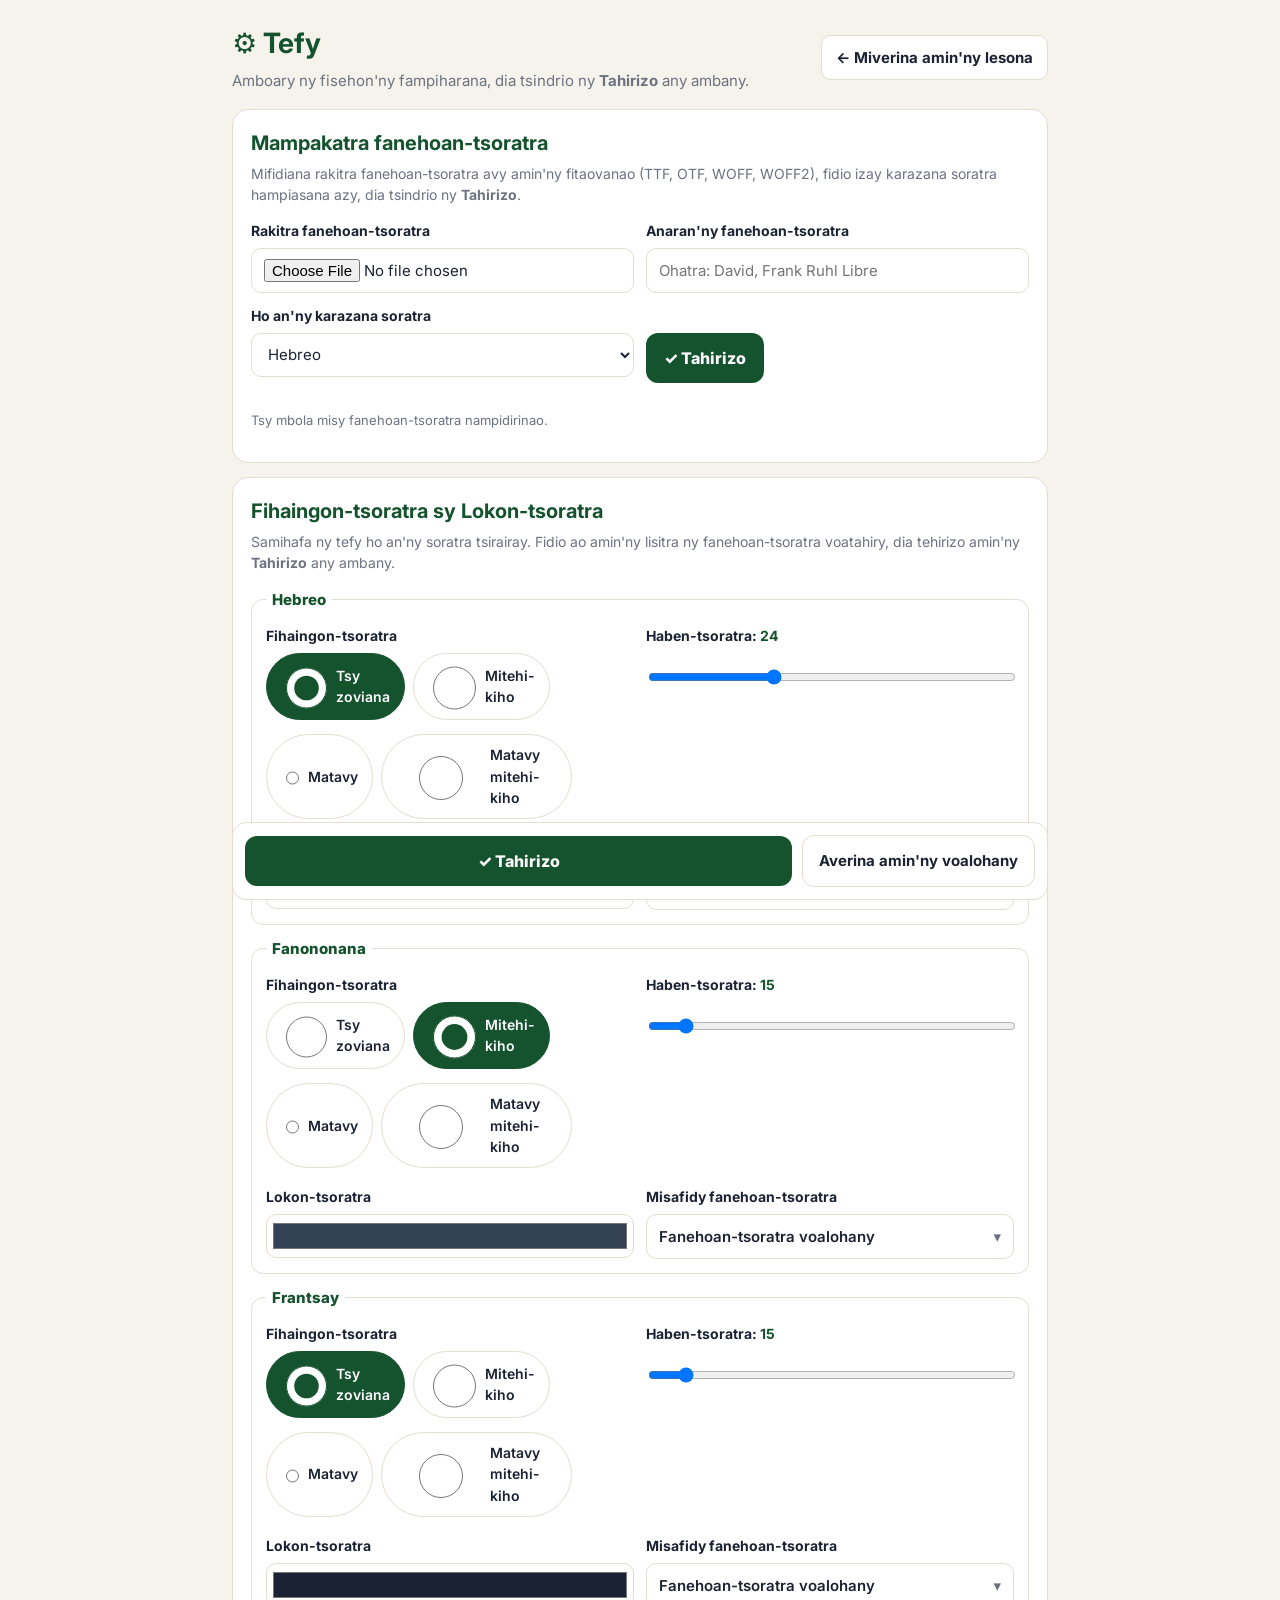
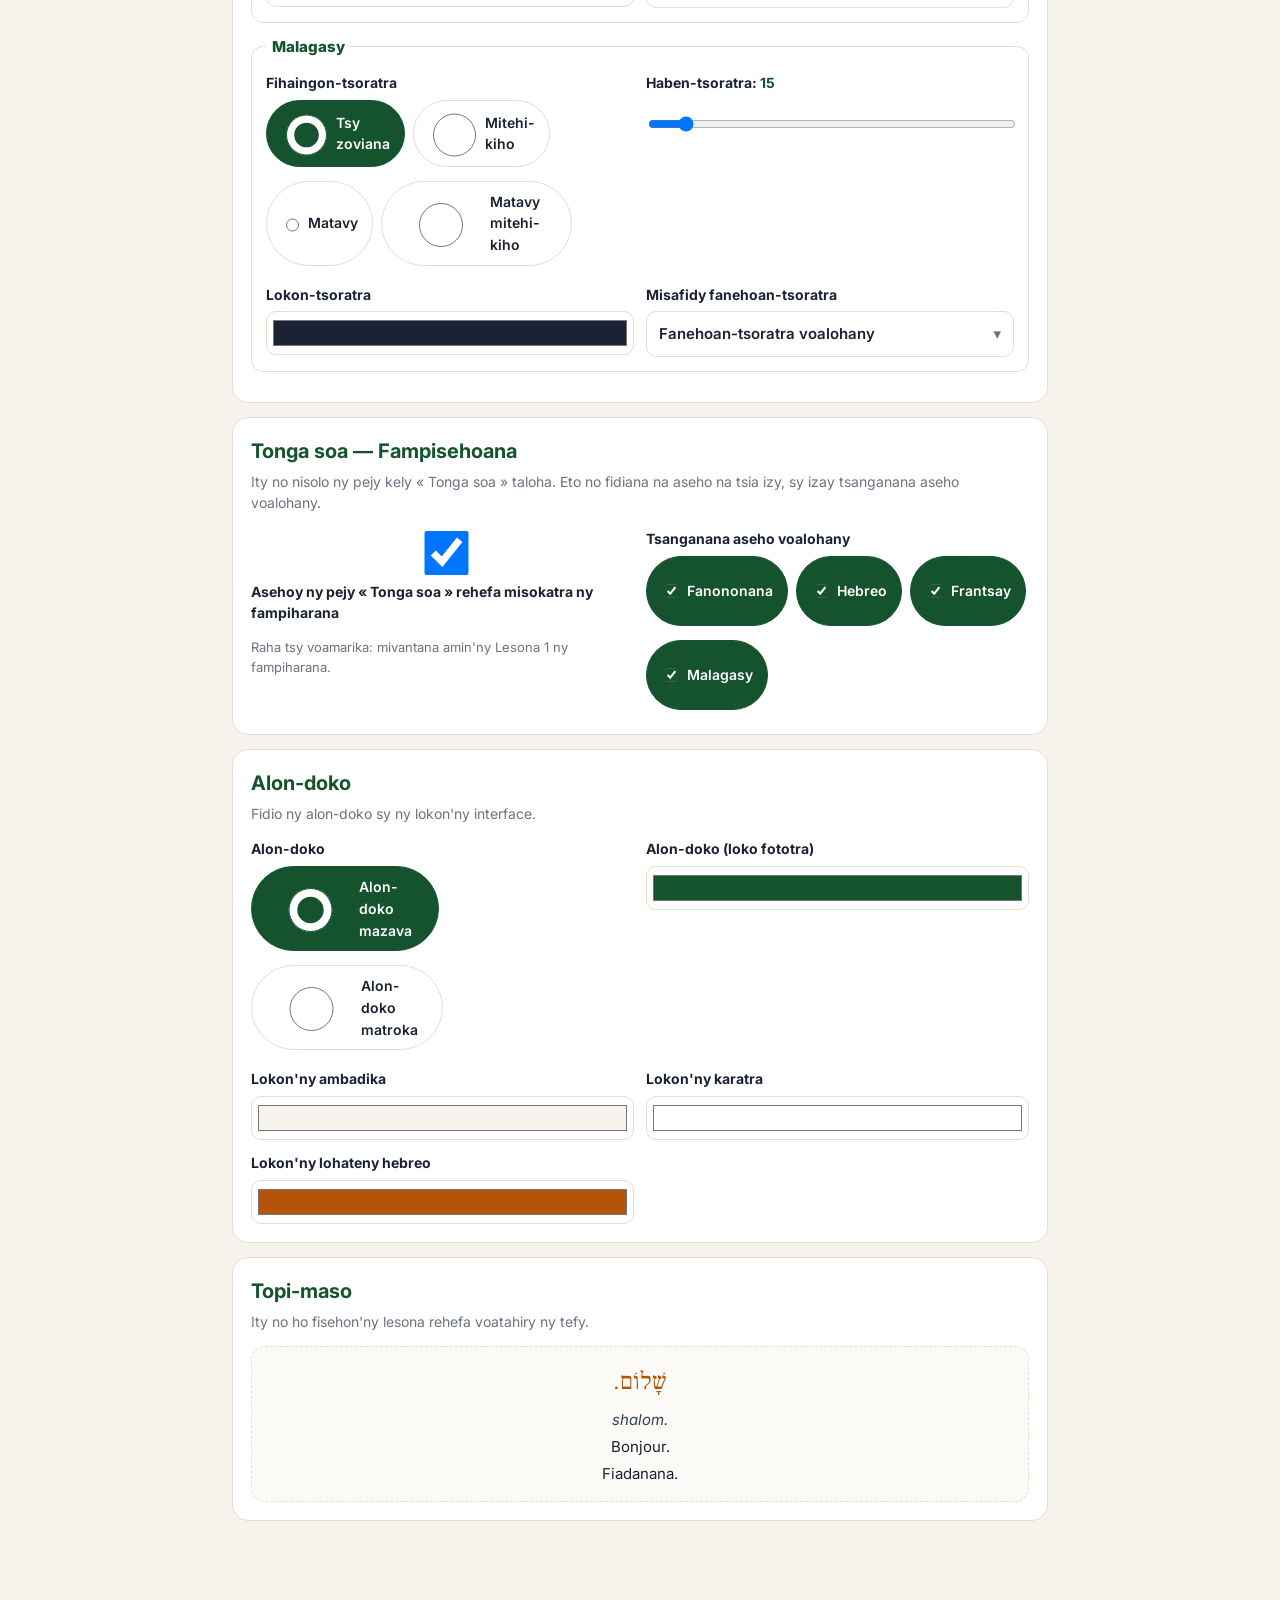
==== commit c62cbbce: "Add files via upload" ====
--- a/tefy.html
+++ b/tefy.html
@@ -1,14 +1,16 @@
 <!DOCTYPE html>
 <html lang="mg"><head><meta charset="UTF-8"><meta name="viewport" content="width=device-width,initial-scale=1">
-<title>Tefy — Lilmod Beveyt Hasefer A1</title>
+<title>Tefy — Lilmod Beveyt Hasefer</title>
 <link rel="stylesheet" href="style.css">
-<link rel="manifest" href="manifest.webmanifest">
+<link rel="icon" type="image/png" href="Logo.png">
+<link rel="apple-touch-icon" href="Logo.png">
+<link rel="manifest" href="manifest.json">
 <meta name="theme-color" content="#14532d">
-<link rel="apple-touch-icon" href="icon-192.png">
 <link rel="preconnect" href="https://fonts.googleapis.com">
 <link href="https://fonts.googleapis.com/css2?family=Frank+Ruhl+Libre:wght@400;500;700&family=Inter:wght@400;500;600;700&display=swap" rel="stylesheet">
 </head><body>
-<main class="tefy-page"><div id="updateBanner" class="update-banner" hidden><span id="updateStatus">Mijery mise à jour…</span><button id="updateBtn" type="button">↻ Havaozy</button><button id="updateLaterBtn" type="button">Aoriana</button></div>
+<div id="splash" role="status" aria-label="Miandry kely…"><img class="splash-img" src="Splash.png" alt="" onerror="this.remove()"><div class="splash-box"><div class="splash-title">Lilmod Beveyt Hasefer</div><div class="splash-sub">Hebreo • Fanononana • Frantsay • Malagasy</div><div class="splash-loader" aria-hidden="true"></div><p class="splash-wait">Miandry kely…</p></div></div>
+<main class="tefy-page">
 <div class="tefy-top"><div><h1>⚙ Tefy</h1><p>Amboary ny fisehon'ny fampiharana, dia tsindrio ny <b>Tahirizo</b> any ambany.</p></div><a class="back-link" href="index.html">← Miverina amin'ny lesona</a></div>
 
 <section class="tefy-card"><h2>Mampakatra fanehoan-tsoratra</h2><p>Mifidiana rakitra fanehoan-tsoratra avy amin'ny fitaovanao (TTF, OTF, WOFF, WOFF2), fidio izay karazana soratra hampiasana azy, dia tsindrio ny <b>Tahirizo</b>.</p>
@@ -23,6 +25,10 @@
 <section class="tefy-card"><h2>Fihaingon-tsoratra sy Lokon-tsoratra</h2><p>Samihafa ny tefy ho an'ny soratra tsirairay. Fidio ao amin'ny lisitra ny fanehoan-tsoratra voatahiry, dia tehirizo amin'ny <b>Tahirizo</b> any ambany.</p>
 <div id="textSettings"></div></section>
 
+<section class="tefy-card"><h2>Tonga soa — Fampisehoana</h2><p>Ity no nisolo ny pejy kely « Tonga soa » taloha. Eto no fidiana na aseho na tsia izy, sy izay tsanganana aseho voalohany.</p>
+<div class="tefy-grid"><div class="field"><label><input type="checkbox" id="showWelcome" checked> Asehoy ny pejy « Tonga soa » rehefa misokatra ny fampiharana</label><p class="note">Raha tsy voamarika: mivantana amin'ny Lesona 1 ny fampiharana.</p></div>
+<div class="field"><label>Tsanganana aseho voalohany</label><div class="seg"><label><input type="checkbox" id="col-pron" checked> Fanononana</label><label><input type="checkbox" id="col-he" checked> Hebreo</label><label><input type="checkbox" id="col-fr" checked> Frantsay</label><label><input type="checkbox" id="col-mg" checked> Malagasy</label></div></div></div></section>
+
 <section class="tefy-card"><h2>Alon-doko</h2><p>Fidio ny alon-doko sy ny lokon'ny interface.</p>
 <div class="tefy-grid">
 <div class="field"><label>Alon-doko</label><div class="seg" role="radiogroup"><label><input type="radio" name="theme" value="light"> Alon-doko mazava</label><label><input type="radio" name="theme" value="dark"> Alon-doko matroka</label></div></div>
@@ -37,6 +43,7 @@
 
 <div class="tefy-actions"><button id="saveBtn" class="btn-save" type="button">✓ Tahirizo</button><button id="resetBtn" class="btn-reset" type="button">Averina amin'ny voalohany</button><span id="saveStatus" class="save-status" role="status"></span></div>
 </main>
+<script src="local-fonts.js"></script>
 <script>
 (function(){
 var KEY='lilmod_settings', FONTKEY='lilmod_fonts';
@@ -47,13 +54,23 @@
  {id:'mg', label:'Malagasy', sample:'Fiadanana.', sampleClass:''}
 ];
 var ALL=['he','pron','fr','mg'];
-var DEFAULTS={theme:'light',brand:'#14532d',bg:'#f6f3ec',card:'#ffffff',accent:'#b45309',
+var DEFAULTS={theme:'light',brand:'#14532d',bg:'#f6f3ec',card:'#ffffff',accent:'#b45309',showWelcome:true,cols:{pron:true,he:true,fr:true,mg:true},
  he:{style:'normal',weight:'400',size:24,color:'#b45309',font:''}, pron:{style:'italic',weight:'400',size:15,color:'#334155',font:''},
  fr:{style:'normal',weight:'400',size:15,color:'#1a2233',font:''}, mg:{style:'normal',weight:'400',size:15,color:'#1a2233',font:''}};
 function loadSettings(){try{var s=JSON.parse(localStorage.getItem(KEY)||'null');if(!s)return JSON.parse(JSON.stringify(DEFAULTS));var out=JSON.parse(JSON.stringify(DEFAULTS));Object.assign(out,s);KINDS.forEach(function(k){out[k.id]=Object.assign({},DEFAULTS[k.id],s[k.id]||{});});return out;}catch(e){return JSON.parse(JSON.stringify(DEFAULTS));}}
 function loadFonts(){try{var f=JSON.parse(localStorage.getItem(FONTKEY)||'[]');return Array.isArray(f)?f:[];}catch(e){return [];}}
-function saveFonts(f){localStorage.setItem(FONTKEY,JSON.stringify(f));}
-var S=loadSettings(), FONTS=loadFonts();
+function saveFonts(f){ var onlyUser=(f||[]).filter(function(x){ return !x.isDefault && !isDefaultFont(x.name); }); localStorage.setItem(FONTKEY,JSON.stringify(onlyUser)); }
+var S=loadSettings(), FONTS=loadFonts(); if(!S.cols) S.cols={pron:true,he:true,fr:true,mg:true};
+// Fonts avy amin'ny dossier: ampiana amin'ny lisitra azo safidiana (tsy voatahiry ao amin'ny localStorage)
+var DEFAULT_FONT_NAMES=['Ezra SIL','Playpen Variable','David','Lashon Qodesh','Lashon Megilah','Lashon Pictography','Roboto Condensed Light','Perpetua','Georgia','Cambria'];
+function isDefaultFont(name){ return DEFAULT_FONT_NAMES.indexOf(name)>=0; }
+function mergeBundled(){
+ var b=window.__BUNDLED_FONTS||[];
+ b.forEach(function(f){ var ex=FONTS.find(function(x){return x.name===f.name;}); var def=(f.isDefault===true)||isDefaultFont(f.name); if(!ex) FONTS.push({name:f.name,data:'',kinds:f.kinds,bundled:true,isDefault:def}); else { ex.isDefault=def; ex.bundled=true; } });
+ var kindsFor={ 'Ezra SIL':['he'], 'Playpen Variable':['he'], 'David':['he'], 'Lashon Qodesh':['he'], 'Lashon Megilah':['he'], 'Lashon Pictography':['he'], 'Roboto Condensed Light':['pron','fr','mg'], 'Perpetua':['pron','fr','mg'], 'Georgia':['pron','fr','mg'], 'Cambria':['pron','fr','mg'] };
+ DEFAULT_FONT_NAMES.forEach(function(n){ if(!FONTS.find(function(x){return x.name===n;})) FONTS.push({name:n,data:'',kinds:kindsFor[n],bundled:true,isDefault:true}); });
+}
+mergeBundled(); window.addEventListener('lilmod-fonts-ready',function(){ mergeBundled(); renderLibrary(); renderFontLists(); var st=document.getElementById('bundledFontsStatus'); if(st) st.textContent='✓ Fonts avy amin\'ny dossier: '+(window.__BUNDLED_FONTS||[]).length+' hita.'; });
 var pendingFont=null; // {name, data} avy amin'ny rakitra, miandry ny Tahirizo ao amin'ny Mampakatra
 function styleParts(v){if(v==='bold')return{style:'normal',weight:'700'};if(v==='italic')return{style:'italic',weight:'400'};if(v==='bolditalic')return{style:'italic',weight:'700'};return{style:'normal',weight:'400'};}
 function currentStyle(v){if(v.style==='italic'&&v.weight==='700')return'bolditalic';if(v.weight==='700')return'bold';if(v.style==='italic')return'italic';return'normal';}
@@ -73,11 +90,13 @@
 /* --- Lisitra: fanehoan-tsoratra voatahiry isaky ny karazana --- */
 function renderLibrary(){
  var box=document.getElementById('fontLibrary');
- var names=[]; FONTS.forEach(function(f){ if(names.indexOf(f.name)<0) names.push(f.name); });
- if(!names.length){box.innerHTML='<p class="note">Tsy mbola misy fanehoan-tsoratra voatahiry.</p>';return;}
- box.innerHTML='<ul class="font-names">'+names.map(function(n){return '<li><span>'+escHtml(n)+'</span><button class="btn-del" type="button" data-del="'+escHtml(n)+'" aria-label="Fafao '+escHtml(n)+'">×</button></li>';}).join('')+'</ul>';
+ var seen={}; var userFonts=[];
+ FONTS.forEach(function(f){ if(seen[f.name]) return; seen[f.name]=1; var def=f.isDefault||isDefaultFont(f.name); if(!def) userFonts.push(f.name); });
+ if(!userFonts.length){ box.innerHTML='<p class="note">Tsy mbola misy fanehoan-tsoratra nampidirinao.</p>'; return; }
+ box.innerHTML='<ul class="font-names">'+userFonts.map(function(n){return '<li><span>'+escHtml(n)+'</span><button class="btn-del" type="button" data-del="'+escHtml(n)+'" aria-label="Fafao '+escHtml(n)+'">\u00d7</button></li>';}).join('')+'</ul>';
  box.querySelectorAll('[data-del]').forEach(function(b){b.addEventListener('click',function(){
   var name=b.getAttribute('data-del');
+  if(isDefaultFont(name)){ document.getElementById('fontStatus').textContent='Tsy azo fafana ny font default: '+name+'.'; return; }
   FONTS=FONTS.filter(function(f){return f.name!==name;});
   saveFonts(FONTS); renderLibrary(); renderFontLists();
   document.getElementById('fontStatus').textContent='Voafafa ny fanehoan-tsoratra: '+name+'.';
@@ -85,7 +104,8 @@
 }
 /* --- Lisitra azo safidiana ao amin'ny tefy isaky ny karazana --- */
 function renderFontLists(){
- KINDS.forEach(function(k){
+mergeBundled();
+KINDS.forEach(function(k){
   var holder=document.getElementById('fontpicker-'+k.id); if(!holder)return;
   var list=fontsFor(k.id);
   var current=S[k.id].font||'';
@@ -161,15 +181,35 @@
  status.textContent='✓ Voatahiry ny fanehoan-tsoratra: '+name+'.';
  renderLibrary(); renderFontLists();
 });
+/* --- Tonga soa + tsanganana: fampisehoana sy fitahirizana --- */
+(function(){var w=document.getElementById('showWelcome'); if(w){w.checked=S.showWelcome!==false; w.addEventListener('input',function(){S.showWelcome=w.checked;}); w.addEventListener('change',function(){S.showWelcome=w.checked;});}
+ ['pron','he','fr','mg'].forEach(function(k){var el=document.getElementById('col-'+k); if(el){el.checked=S.cols[k]!==false; el.addEventListener('change',function(){S.cols[k]=el.checked;});}});})();
+document.getElementById('saveBtn').addEventListener('click',function(){ try{localStorage.setItem('lilmod_cols',JSON.stringify(S.cols));}catch(e){} });
 /* --- Tahirizo farany ambany: mitahiry ny safidy rehetra --- */
 document.getElementById('saveBtn').addEventListener('click',function(){
  try{ localStorage.setItem(KEY,JSON.stringify(S)); if(S.he&&S.he.size) localStorage.setItem('lilmod_fontsize',String(S.he.size)); document.getElementById('saveStatus').textContent='✓ Voatahiry — miverena amin\'ny lesona hijerena azy'; }
  catch(e){ document.getElementById('saveStatus').textContent='Tsy voatahiry. Andramo indray.'; }
 });
 document.getElementById('resetBtn').addEventListener('click',function(){
- localStorage.removeItem(KEY); localStorage.removeItem(FONTKEY); localStorage.removeItem('lilmod_fontsize'); location.reload();
-});
+ localStorage.removeItem(KEY); localStorage.removeItem(FONTKEY); localStorage.removeItem('lilmod_fontsize'); localStorage.removeItem('lilmod_cols'); location.reload();
+});
+
+/* --- LOCAL: fidio dossier HebrewFonts / LatinaFonts --- */
+(function(){
+  function wire(id, kind){
+    var el=document.getElementById(id); if(!el) return;
+    el.addEventListener('change', function(){
+      var st=document.getElementById('bundledFontsStatus');
+      if(st) st.textContent='Mampiditra fonts…';
+      window.lilmodSaveFonts(el.files, kind).then(function(r){
+        if(st) st.textContent='✓ Voampiditra: '+r.saved+' font avy amin\'ny dossier. Efa ao amin\'ny pop-up Misafidy fanehoan-tsoratra avokoa.';
+        el.value='';
+      }).catch(function(){ if(st) st.textContent='Tsy voampiditra. Andramo indray.'; });
+    });
+  }
+  wire('pickHebrewFolder','he');
+  wire('pickLatinaFolder','latina');
+})();
 renderLibrary(); renderFontLists(); applyPreview();
 })();
-</script>
-<script src="pwa.js"></script></body></html>
+</script></body></html>
--- a/style.css
+++ b/style.css
@@ -260,11 +260,15 @@
 html{-webkit-tap-highlight-color:transparent}
 button,input,select,label{ -webkit-tap-highlight-color:transparent; touch-action:manipulation }
 
-/* ===== PWA : banner mise à jour / offline ===== */
-.update-banner{display:flex;gap:10px;flex-wrap:wrap;align-items:center;justify-content:center;background:#14532d;color:#fff;padding:10px 14px;font-size:14px;text-align:center}
-.update-banner[hidden]{display:none!important}
-.update-banner button{padding:9px 16px;border-radius:999px;border:0;font-weight:700;cursor:pointer;min-height:40px}
-#updateBtn{background:#fff;color:#14532d}
-#updateLaterBtn{background:transparent;color:#fff;border:1px solid rgba(255,255,255,.6)}
-.update-row{display:flex;gap:8px;flex-wrap:wrap;align-items:center}
-.update-row button{padding:9px 14px;border-radius:999px;border:1px solid var(--line);background:var(--card);color:inherit;font-weight:700;cursor:pointer}
+/* ===== SPLASH + LOGO (Logo.png / Splash.png) ===== */
+#splash{position:fixed;inset:0;z-index:200;background:#14532d;display:flex;align-items:center;justify-content:center;overflow:hidden;transition:opacity .45s ease,visibility .45s}
+#splash.done{opacity:0;visibility:hidden;pointer-events:none}
+.splash-img{position:absolute;inset:0;width:100%;height:100%;object-fit:cover}
+.splash-box{position:relative;text-align:center;color:#fff;background:rgba(0,0,0,.45);padding:26px 30px;border-radius:18px;max-width:min(88vw,420px)}
+.splash-title{font-size:26px;font-weight:800}
+.splash-sub{opacity:.9;margin-top:6px;font-size:14px}
+.splash-loader{width:44px;height:44px;margin:18px auto 0;border:4px solid rgba(255,255,255,.35);border-top-color:#fff;border-radius:50%;animation:splashspin 1s linear infinite}
+@keyframes splashspin{to{transform:rotate(360deg)}}
+.splash-wait{margin:10px 0 0;opacity:.9}
+.logo-img{width:44px;height:44px;object-fit:contain;border-radius:10px;background:#eef7f0;flex:none}
+body.no-welcome #welcome{display:none!important}
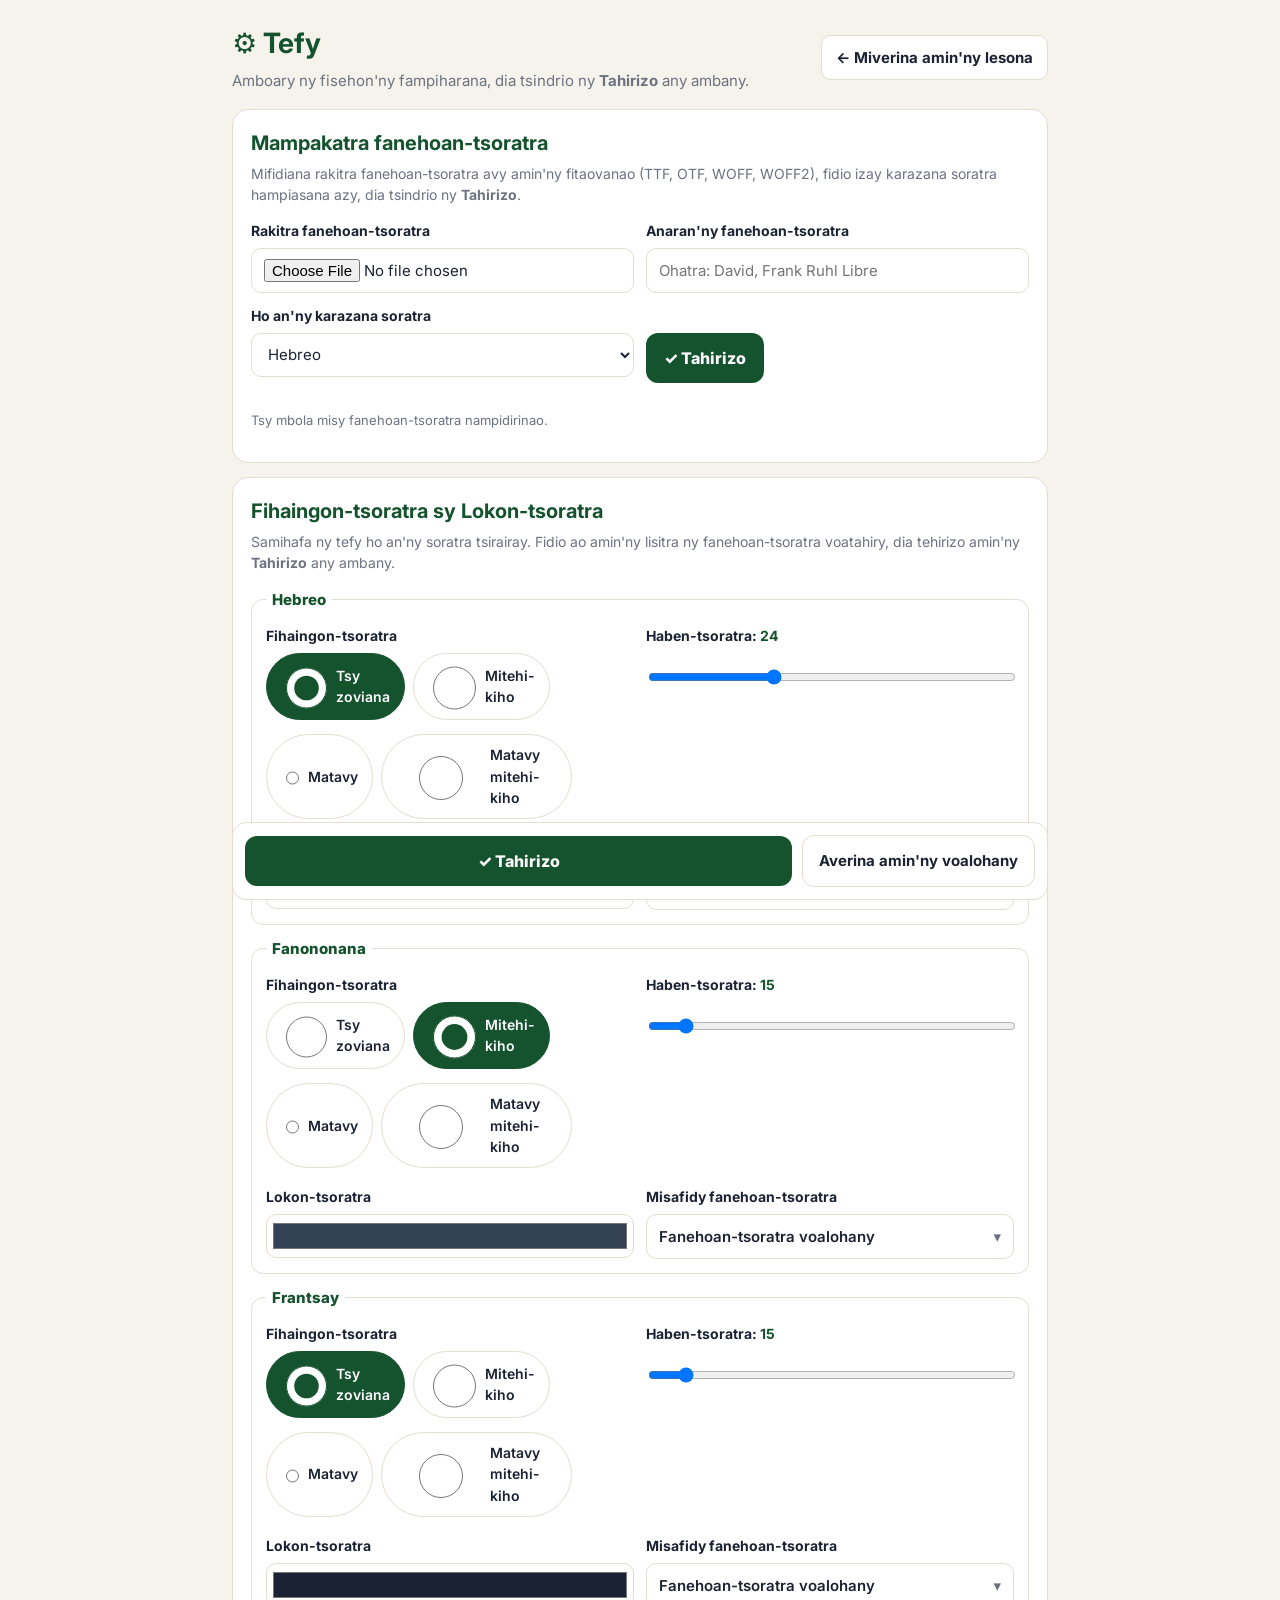
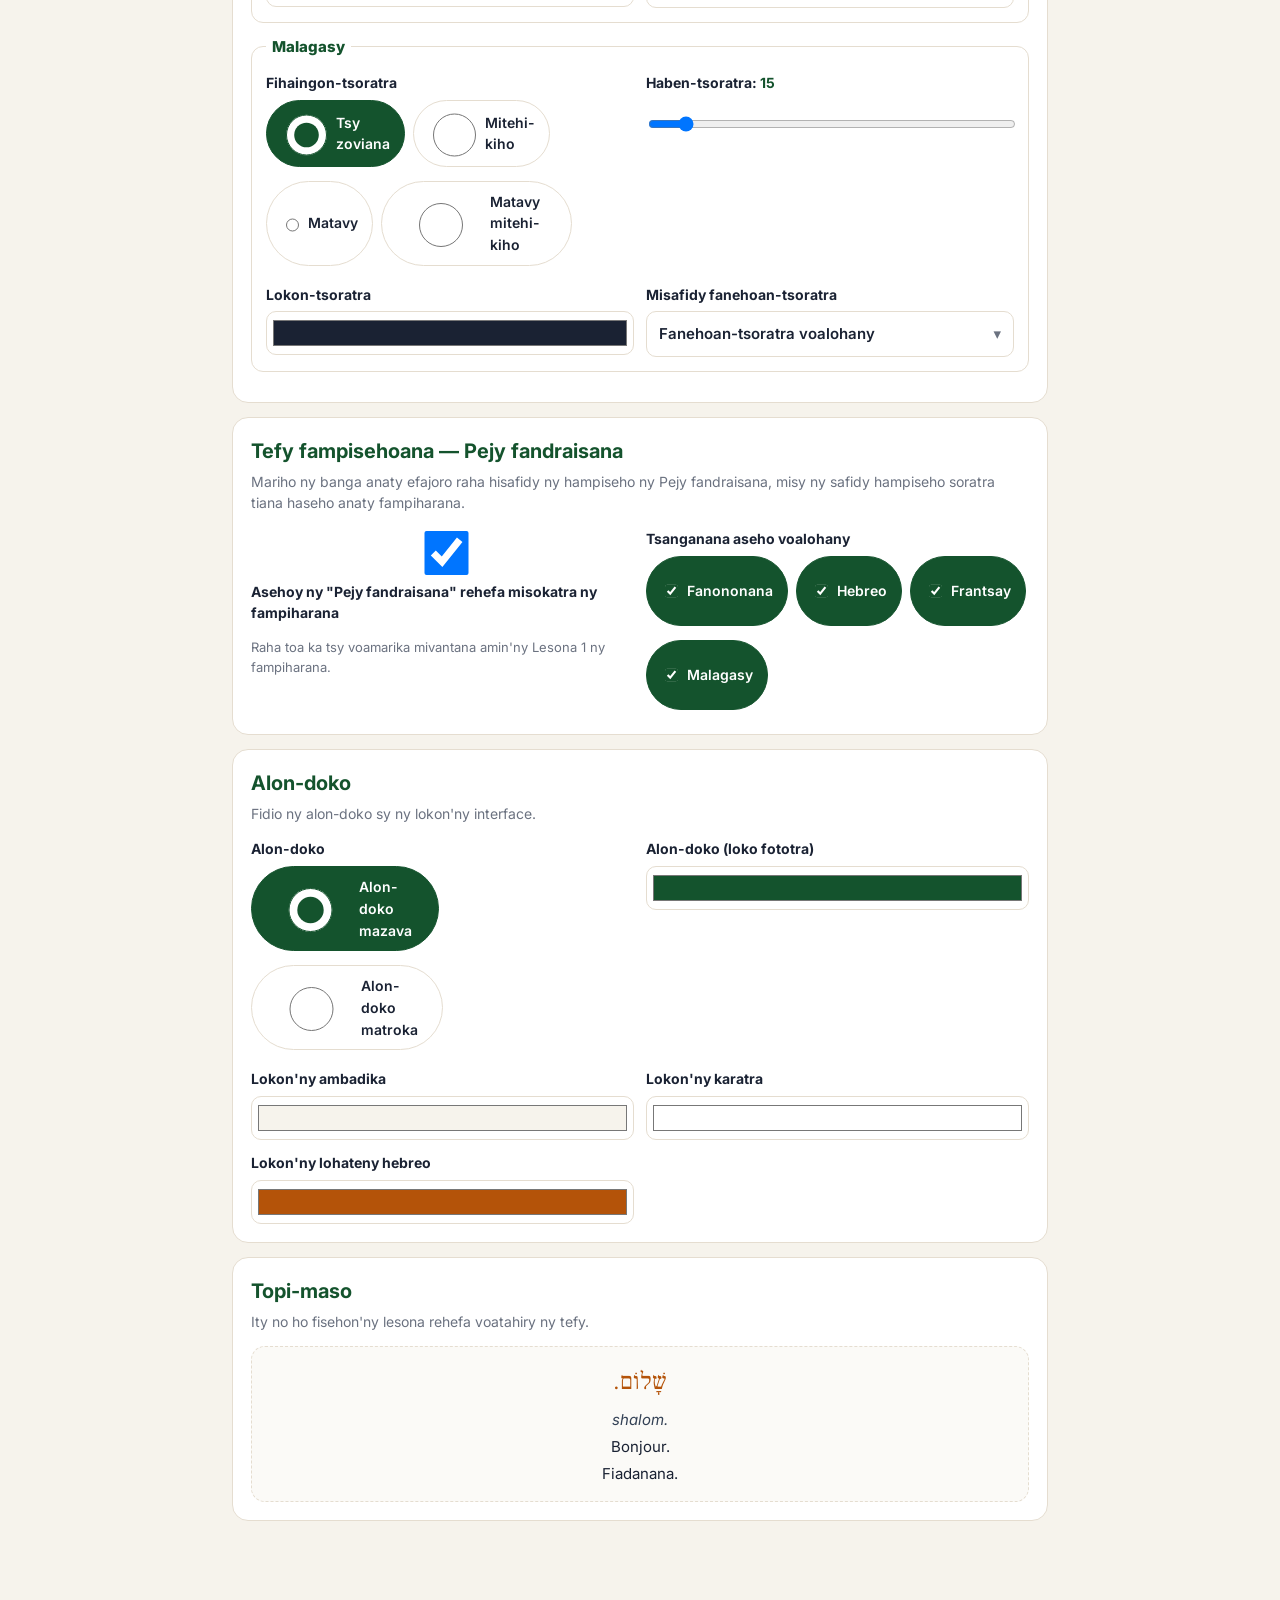
==== commit 1b4b1c4b: "Update tefy.html" ====
--- a/tefy.html
+++ b/tefy.html
@@ -25,8 +25,8 @@
 <section class="tefy-card"><h2>Fihaingon-tsoratra sy Lokon-tsoratra</h2><p>Samihafa ny tefy ho an'ny soratra tsirairay. Fidio ao amin'ny lisitra ny fanehoan-tsoratra voatahiry, dia tehirizo amin'ny <b>Tahirizo</b> any ambany.</p>
 <div id="textSettings"></div></section>
 
-<section class="tefy-card"><h2>Tonga soa — Fampisehoana</h2><p>Ity no nisolo ny pejy kely « Tonga soa » taloha. Eto no fidiana na aseho na tsia izy, sy izay tsanganana aseho voalohany.</p>
-<div class="tefy-grid"><div class="field"><label><input type="checkbox" id="showWelcome" checked> Asehoy ny pejy « Tonga soa » rehefa misokatra ny fampiharana</label><p class="note">Raha tsy voamarika: mivantana amin'ny Lesona 1 ny fampiharana.</p></div>
+<section class="tefy-card"><h2>Tefy fampisehoana — Pejy fandraisana</h2><p>Mariho ny banga anaty efajoro raha hisafidy ny hampiseho ny Pejy fandraisana, misy ny safidy hampiseho soratra tiana haseho anaty fampiharana.</p>
+<div class="tefy-grid"><div class="field"><label><input type="checkbox" id="showWelcome" checked> Asehoy ny "Pejy fandraisana" rehefa misokatra ny fampiharana</label><p class="note">Raha toa ka tsy voamarika mivantana amin'ny Lesona 1 ny fampiharana.</p></div>
 <div class="field"><label>Tsanganana aseho voalohany</label><div class="seg"><label><input type="checkbox" id="col-pron" checked> Fanononana</label><label><input type="checkbox" id="col-he" checked> Hebreo</label><label><input type="checkbox" id="col-fr" checked> Frantsay</label><label><input type="checkbox" id="col-mg" checked> Malagasy</label></div></div></div></section>
 
 <section class="tefy-card"><h2>Alon-doko</h2><p>Fidio ny alon-doko sy ny lokon'ny interface.</p>
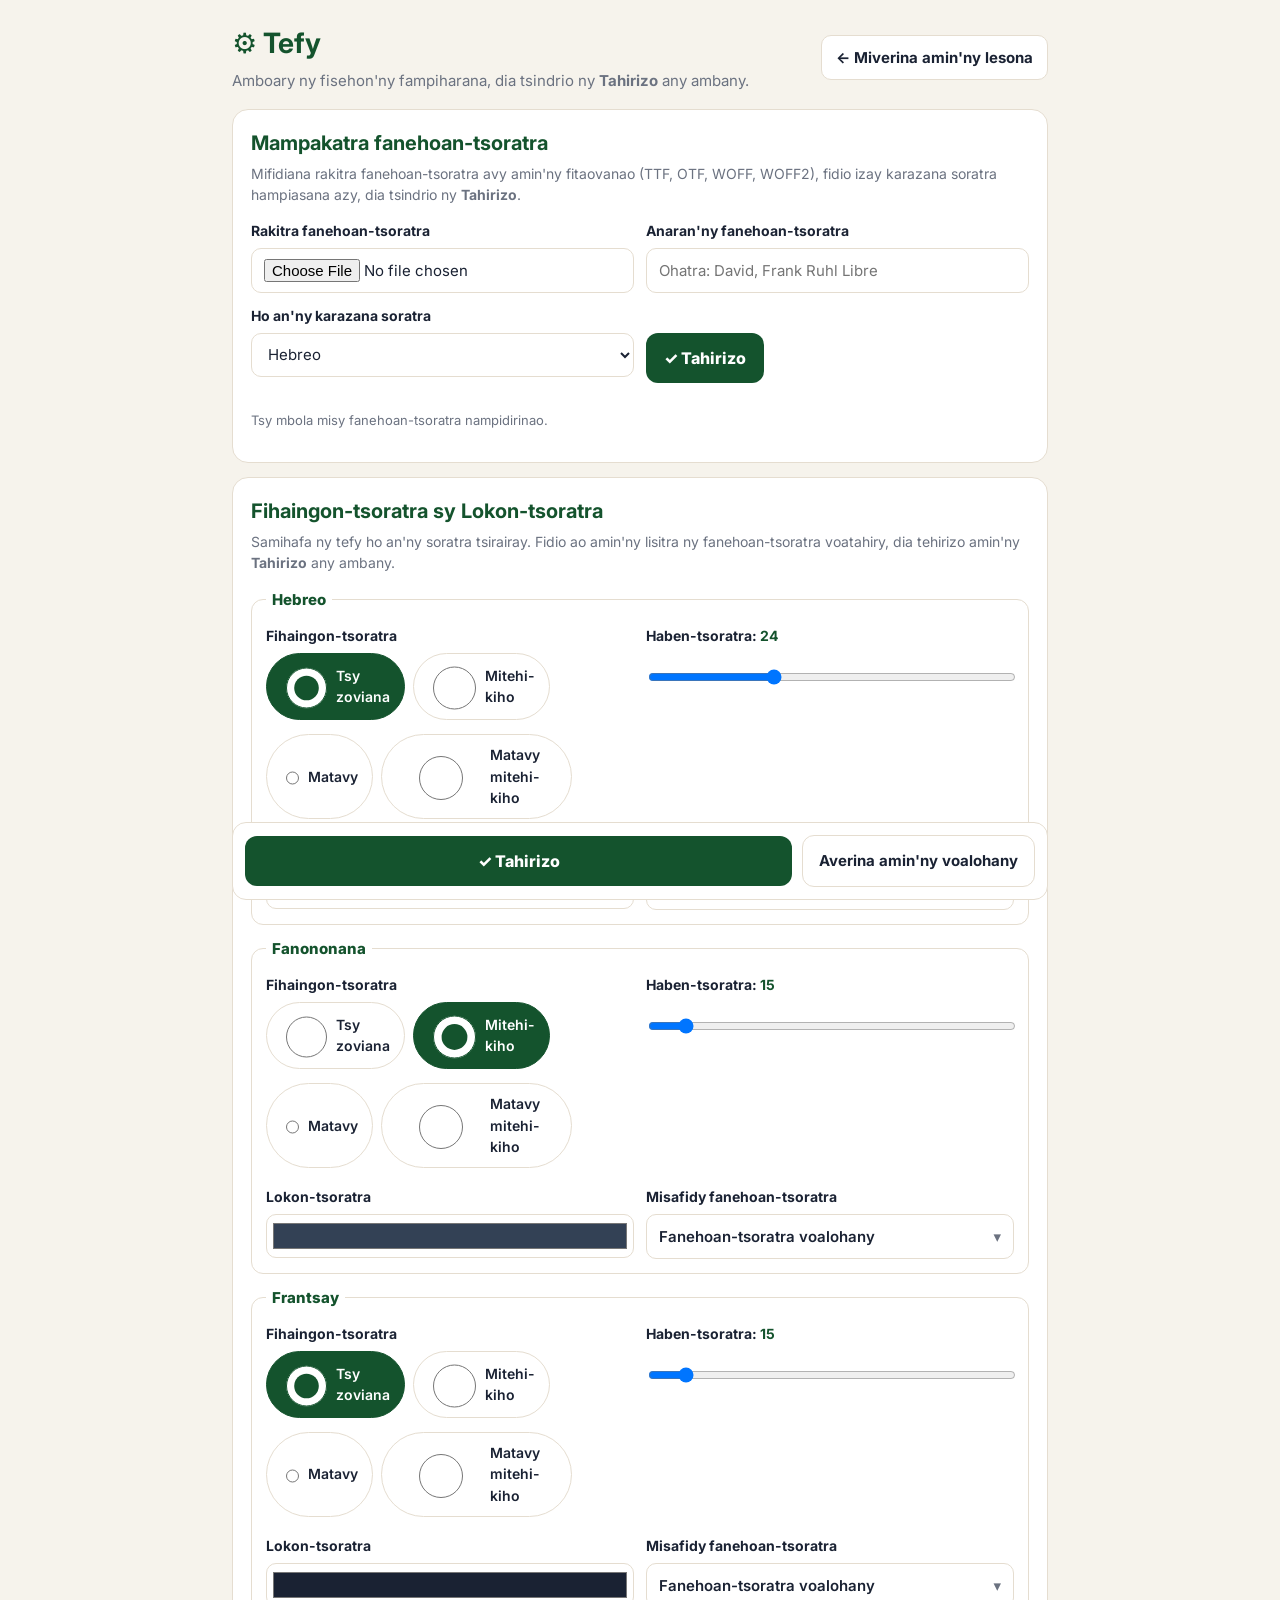
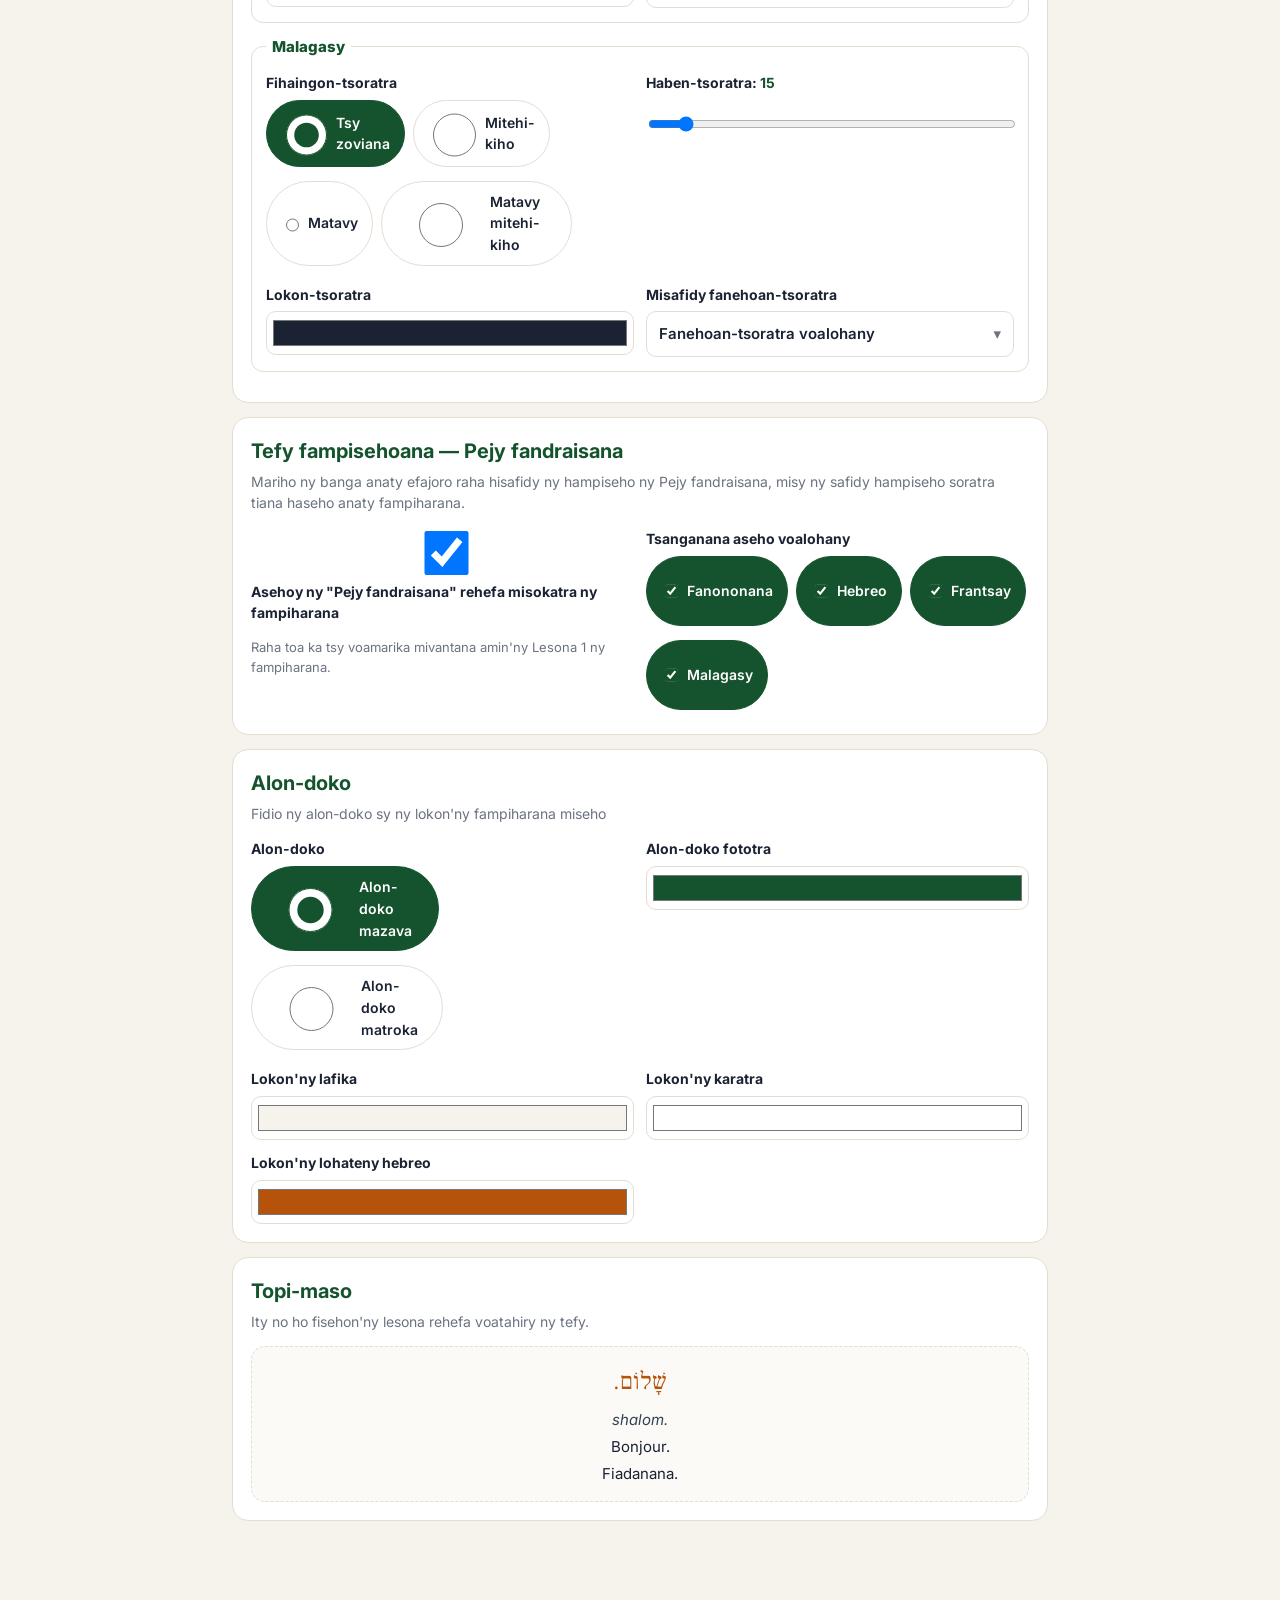
==== commit 0e5ee8f0: "Update tefy.html" ====
--- a/tefy.html
+++ b/tefy.html
@@ -29,11 +29,11 @@
 <div class="tefy-grid"><div class="field"><label><input type="checkbox" id="showWelcome" checked> Asehoy ny "Pejy fandraisana" rehefa misokatra ny fampiharana</label><p class="note">Raha toa ka tsy voamarika mivantana amin'ny Lesona 1 ny fampiharana.</p></div>
 <div class="field"><label>Tsanganana aseho voalohany</label><div class="seg"><label><input type="checkbox" id="col-pron" checked> Fanononana</label><label><input type="checkbox" id="col-he" checked> Hebreo</label><label><input type="checkbox" id="col-fr" checked> Frantsay</label><label><input type="checkbox" id="col-mg" checked> Malagasy</label></div></div></div></section>
 
-<section class="tefy-card"><h2>Alon-doko</h2><p>Fidio ny alon-doko sy ny lokon'ny interface.</p>
+<section class="tefy-card"><h2>Alon-doko</h2><p>Fidio ny alon-doko sy ny lokon'ny fampiharana miseho</p>
 <div class="tefy-grid">
 <div class="field"><label>Alon-doko</label><div class="seg" role="radiogroup"><label><input type="radio" name="theme" value="light"> Alon-doko mazava</label><label><input type="radio" name="theme" value="dark"> Alon-doko matroka</label></div></div>
-<div class="field"><label for="brandColor">Alon-doko (loko fototra)</label><input id="brandColor" type="color" value="#14532d"></div>
-<div class="field"><label for="bgColor">Lokon'ny ambadika</label><input id="bgColor" type="color" value="#f6f3ec"></div>
+<div class="field"><label for="brandColor">Alon-doko fototra</label><input id="brandColor" type="color" value="#14532d"></div>
+<div class="field"><label for="bgColor">Lokon'ny lafika</label><input id="bgColor" type="color" value="#f6f3ec"></div>
 <div class="field"><label for="cardColor">Lokon'ny karatra</label><input id="cardColor" type="color" value="#ffffff"></div>
 <div class="field"><label for="accentColor">Lokon'ny lohateny hebreo</label><input id="accentColor" type="color" value="#b45309"></div>
 </div></section>
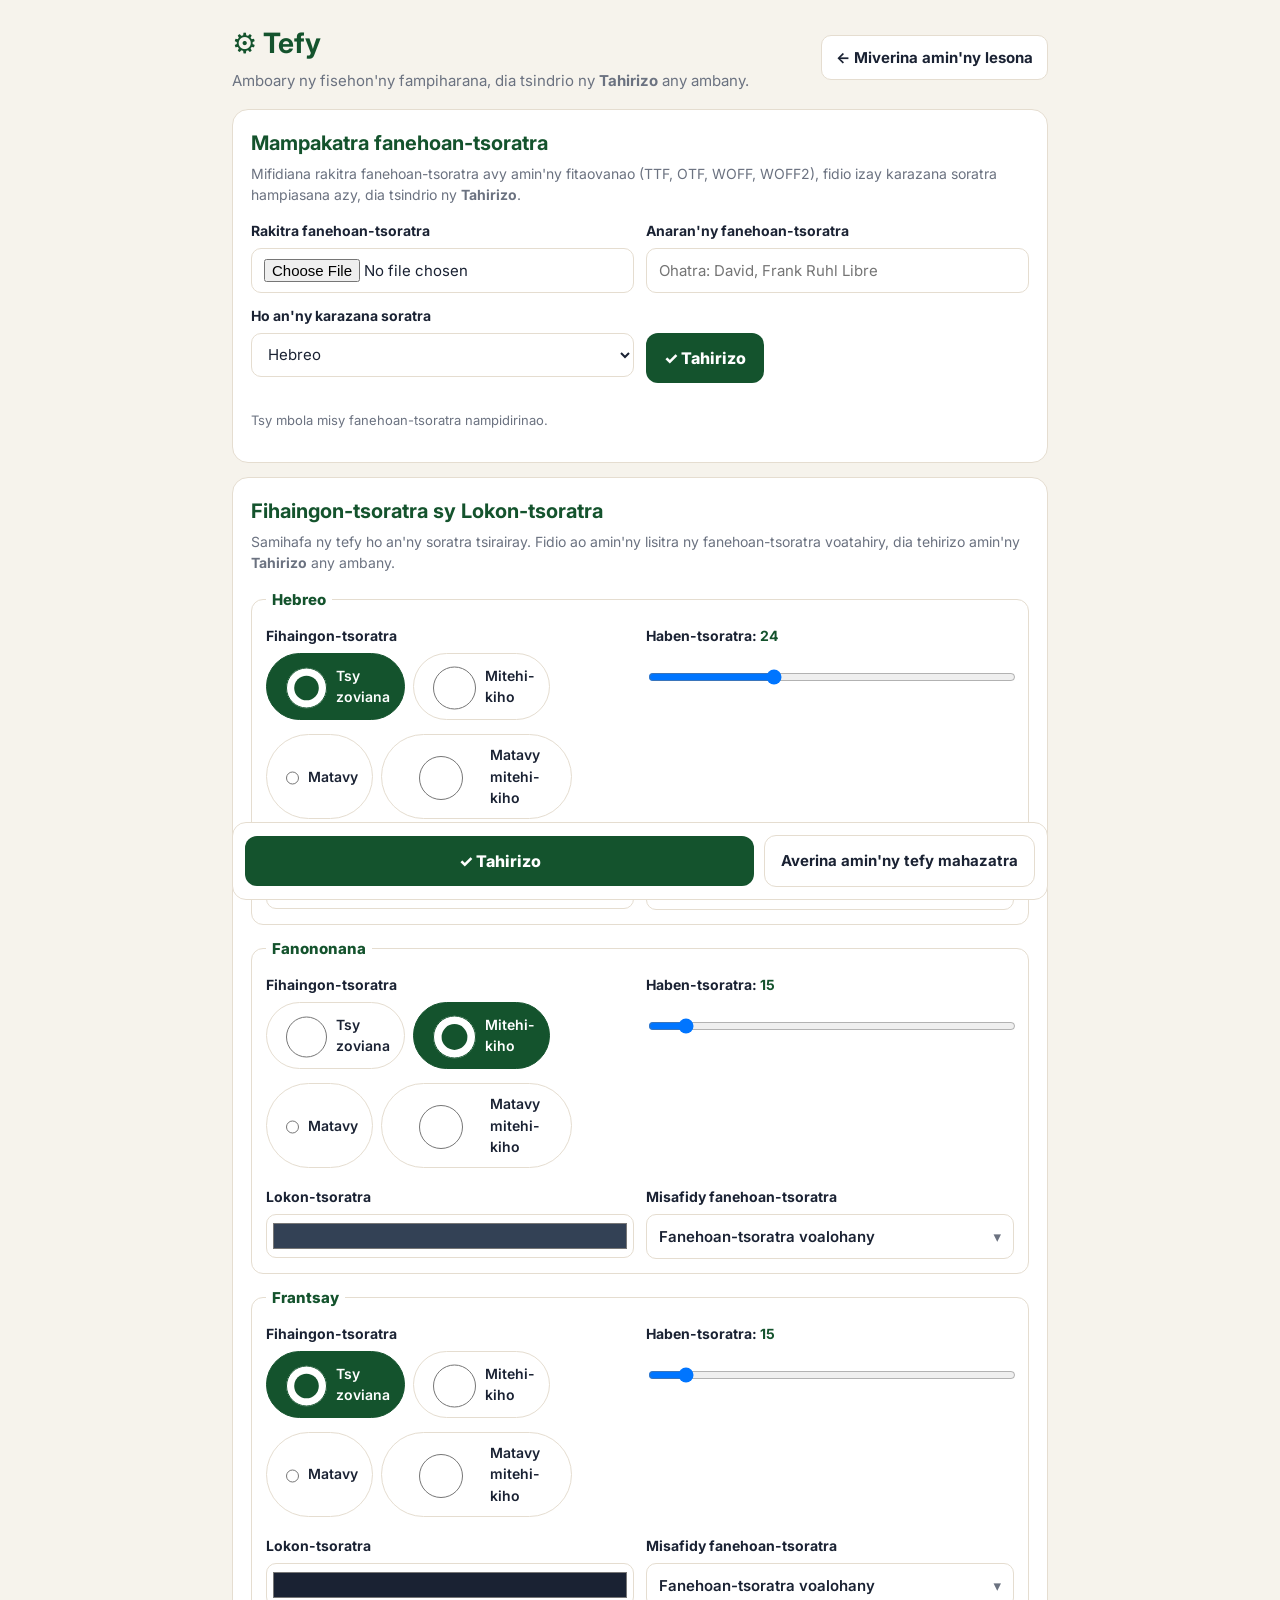
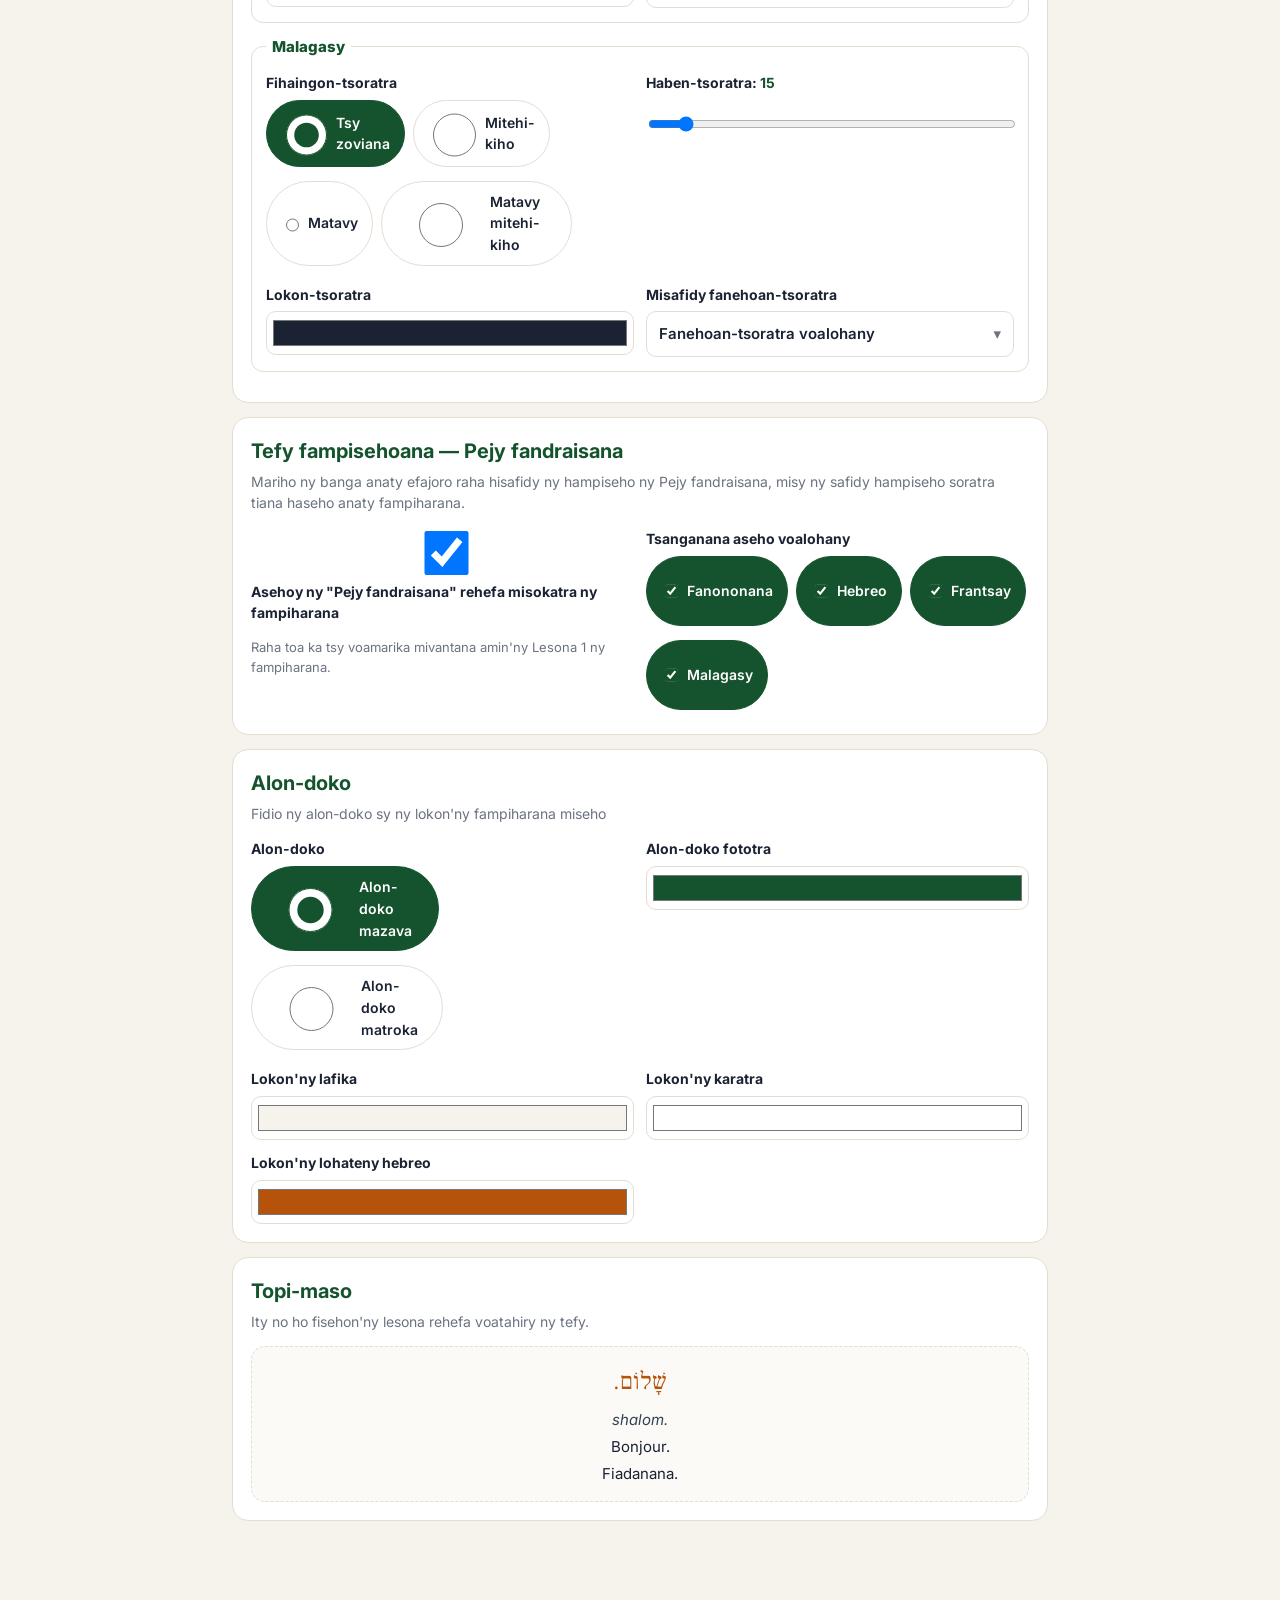
==== commit 1b892e27: "Update tefy.html" ====
--- a/tefy.html
+++ b/tefy.html
@@ -41,7 +41,7 @@
 <section class="tefy-card"><h2>Topi-maso</h2><p>Ity no ho fisehon'ny lesona rehefa voatahiry ny tefy.</p>
 <div class="tefy-preview"><div class="pv-he">שָׁלוֹם.</div><div class="pv-pron">shalom.</div><div class="pv-fr">Bonjour.</div><div class="pv-mg">Fiadanana.</div></div></section>
 
-<div class="tefy-actions"><button id="saveBtn" class="btn-save" type="button">✓ Tahirizo</button><button id="resetBtn" class="btn-reset" type="button">Averina amin'ny voalohany</button><span id="saveStatus" class="save-status" role="status"></span></div>
+<div class="tefy-actions"><button id="saveBtn" class="btn-save" type="button">✓ Tahirizo</button><button id="resetBtn" class="btn-reset" type="button">Averina amin'ny tefy mahazatra</button><span id="saveStatus" class="save-status" role="status"></span></div>
 </main>
 <script src="local-fonts.js"></script>
 <script>
